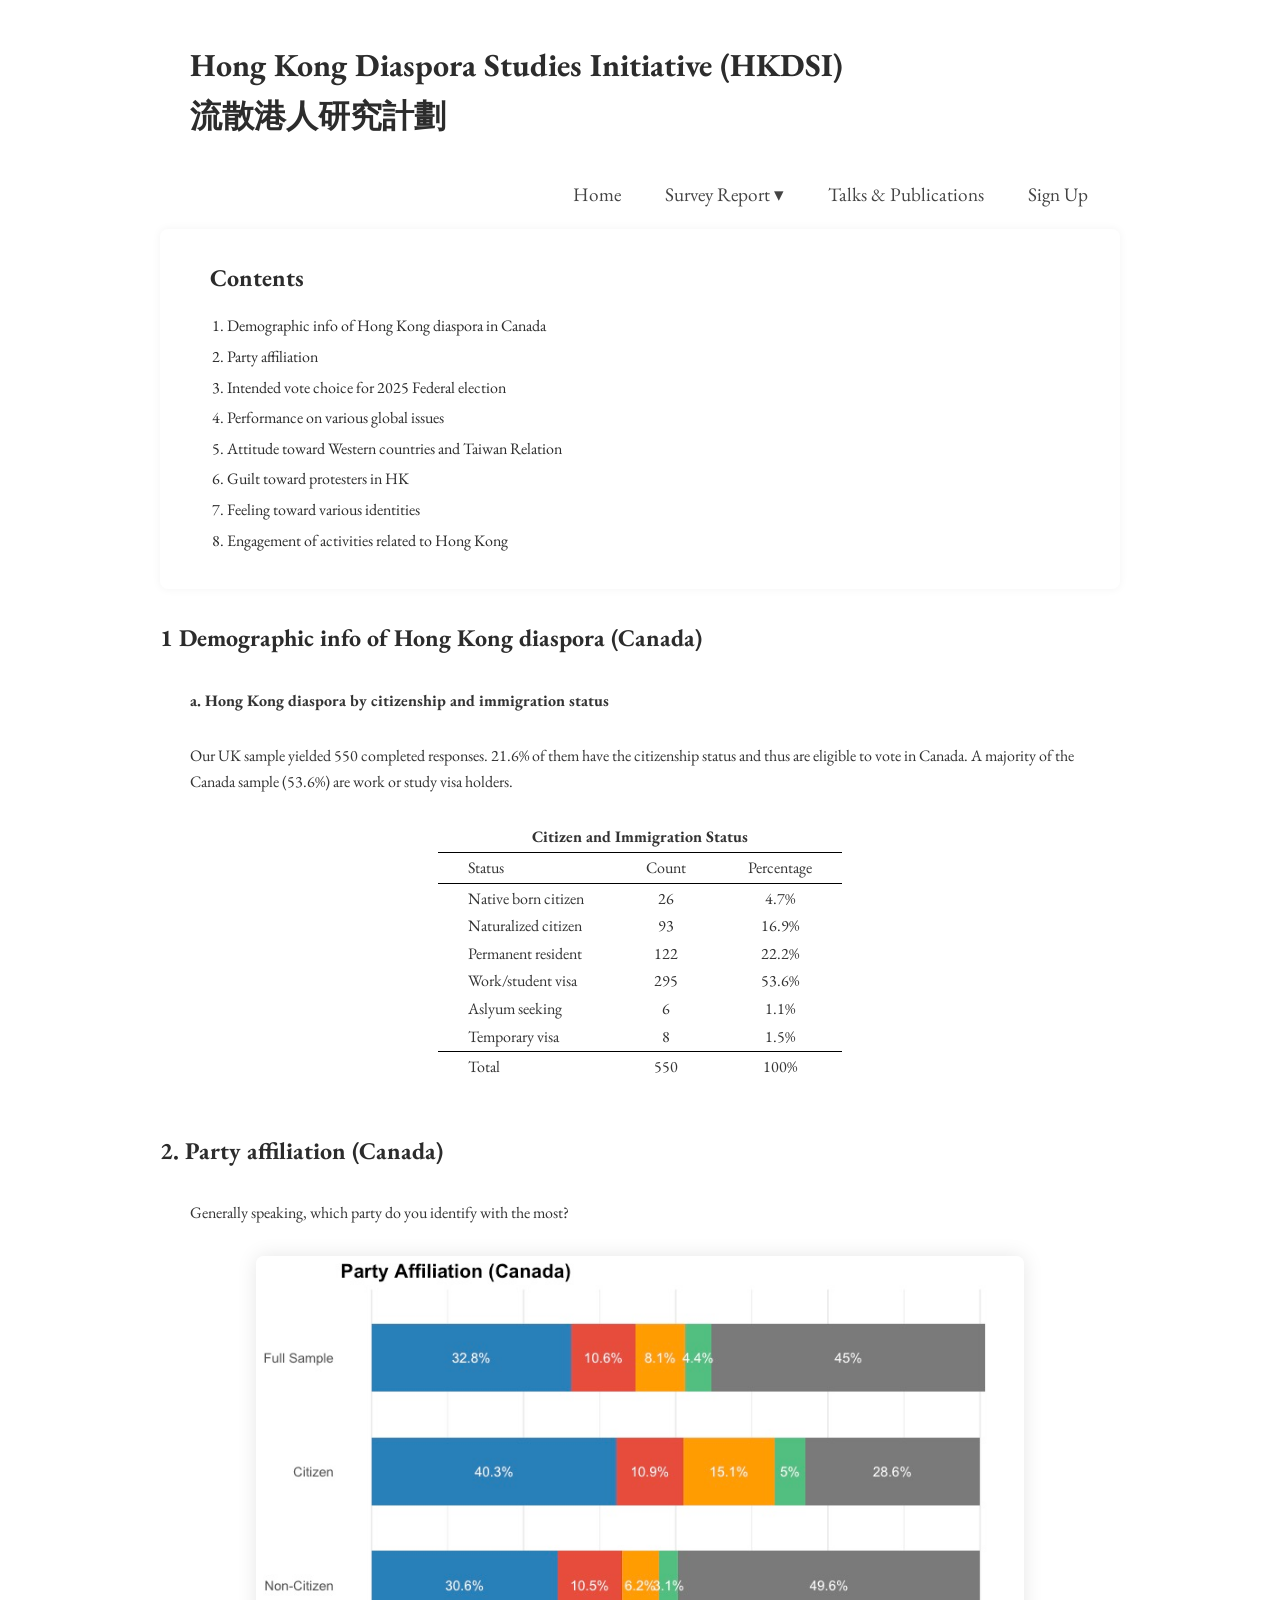
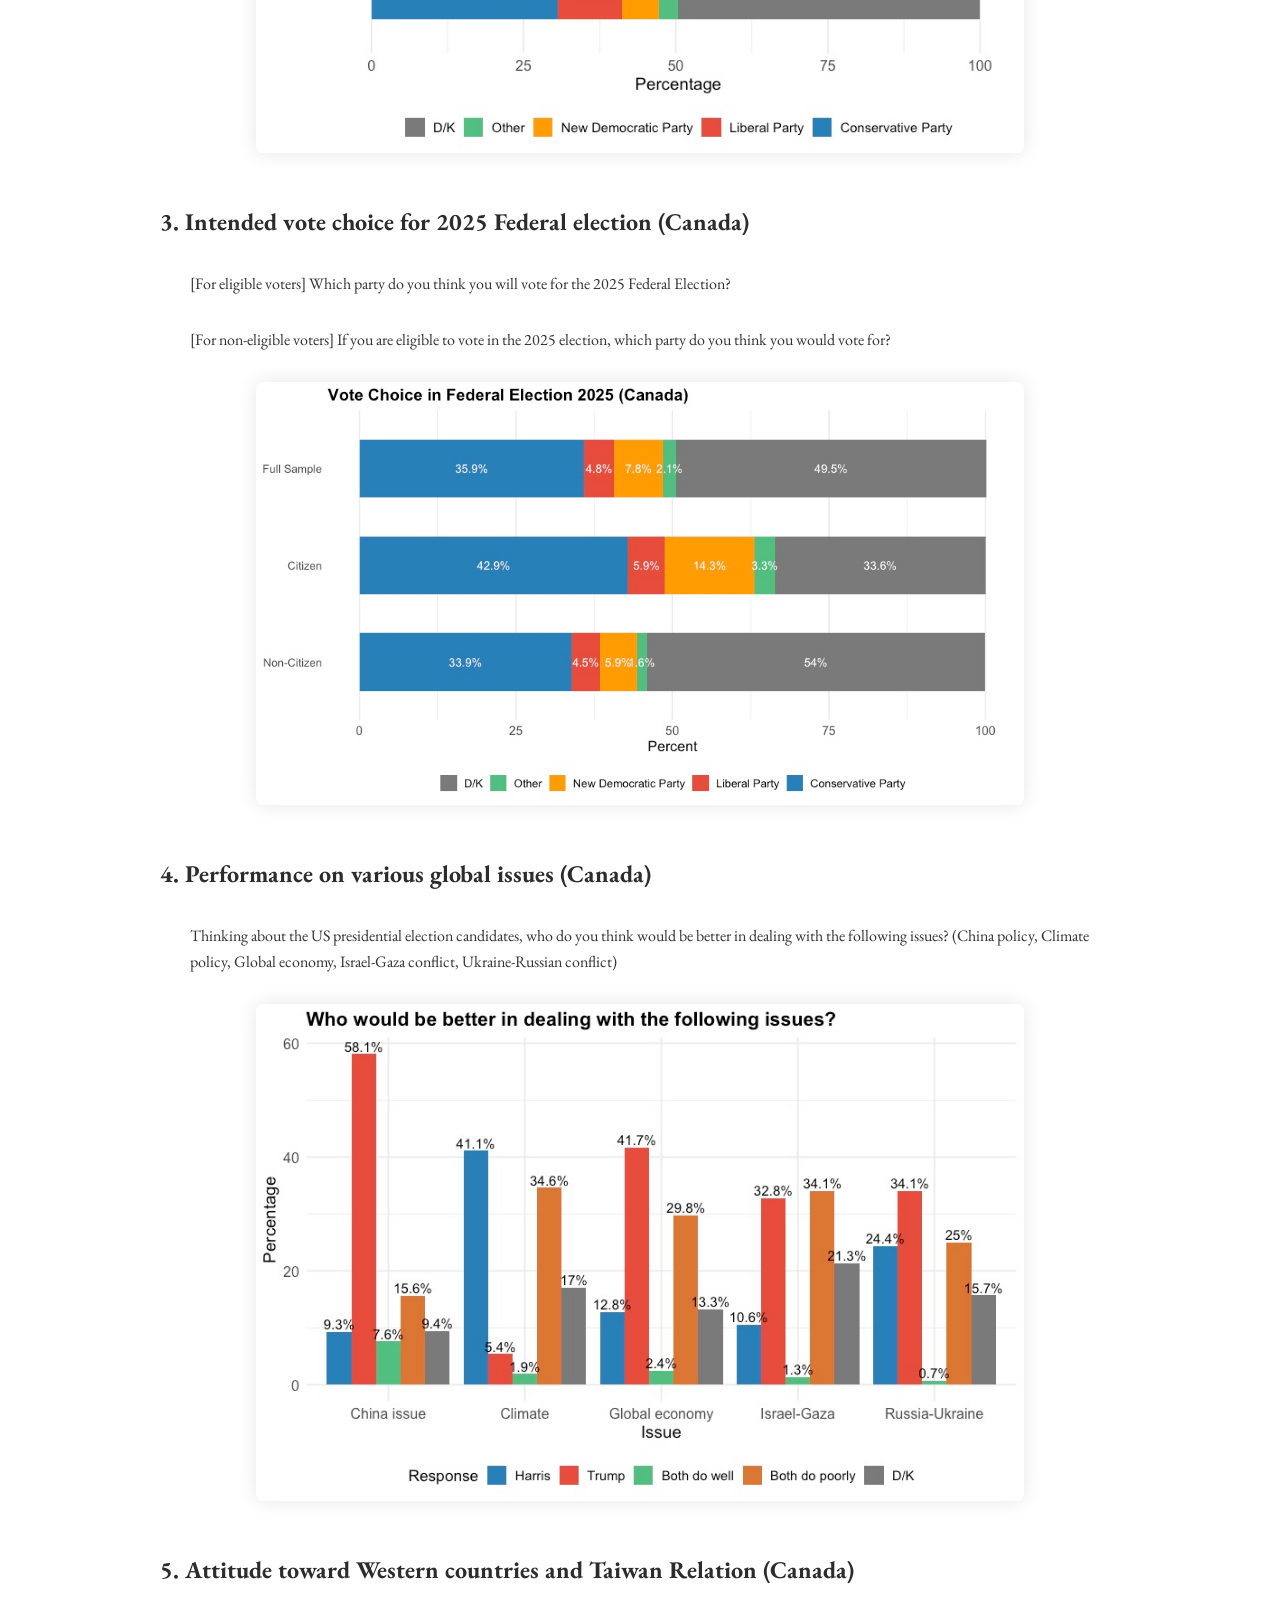
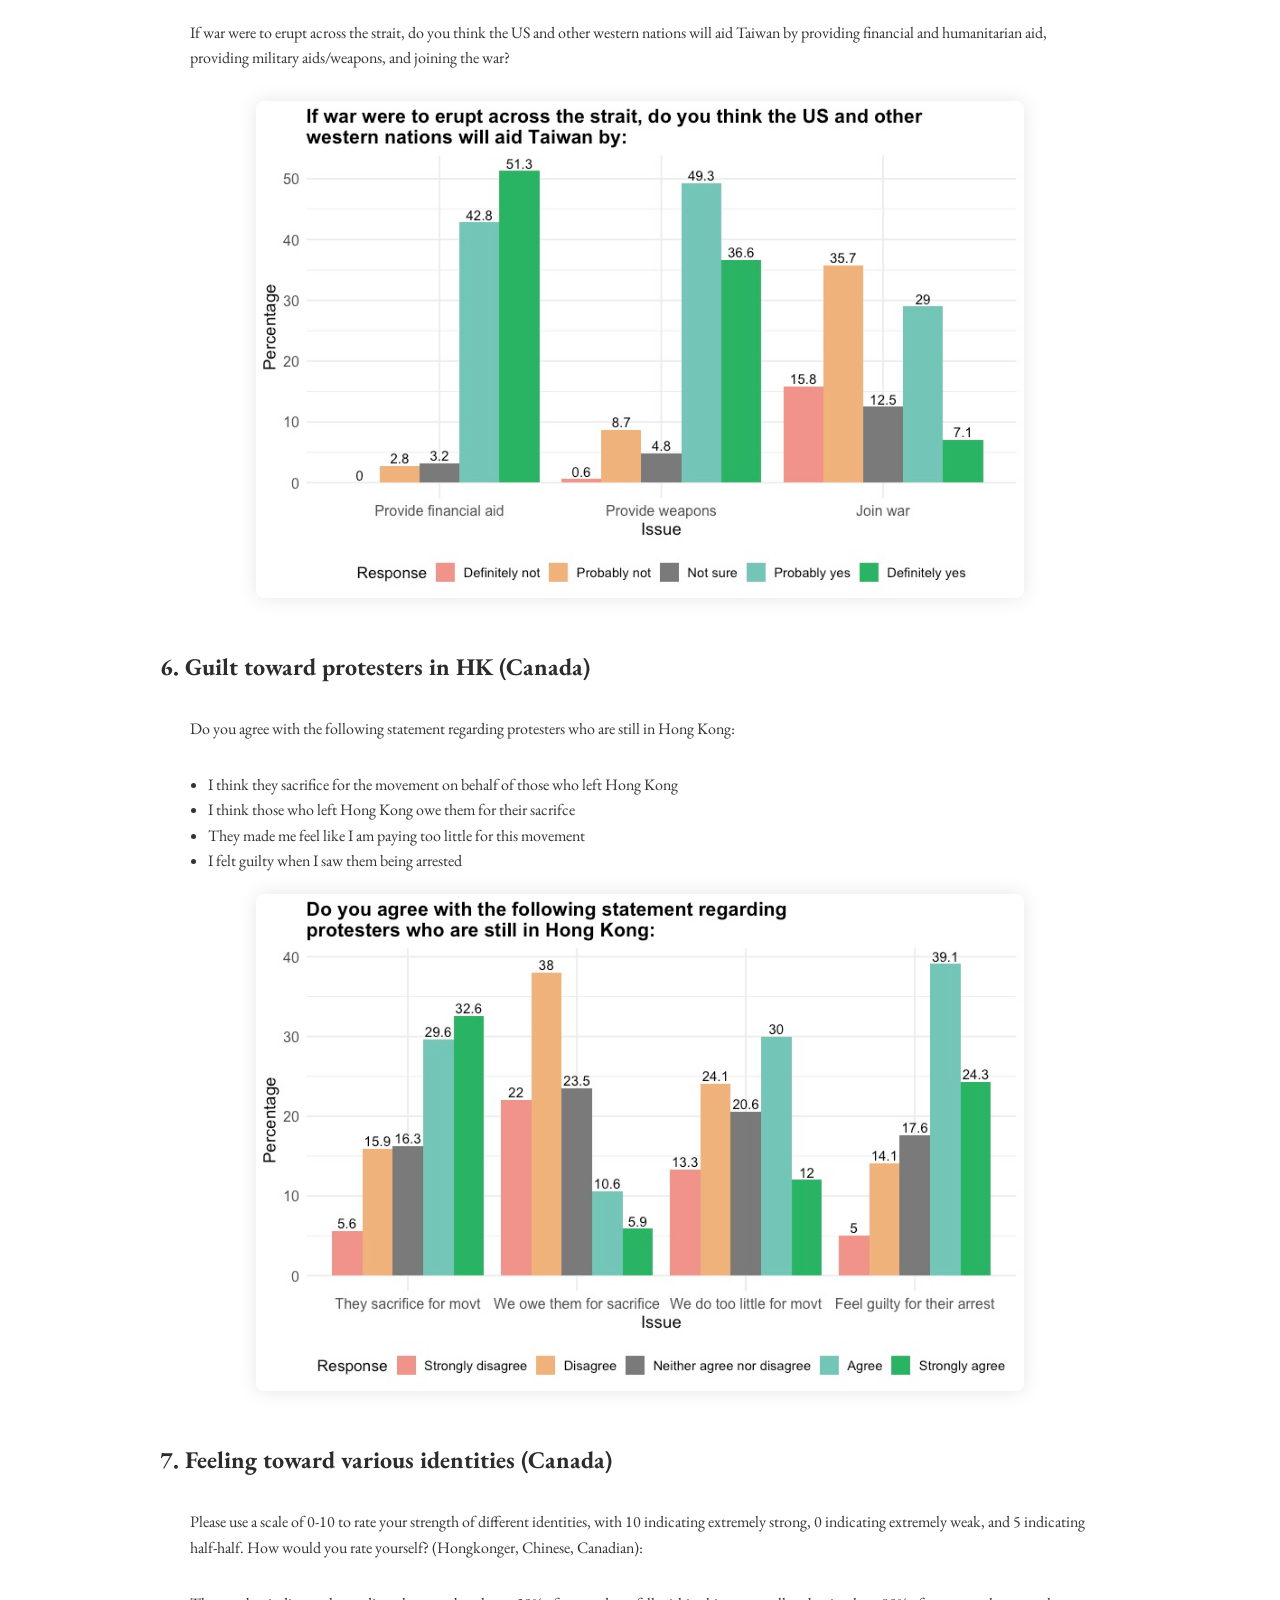
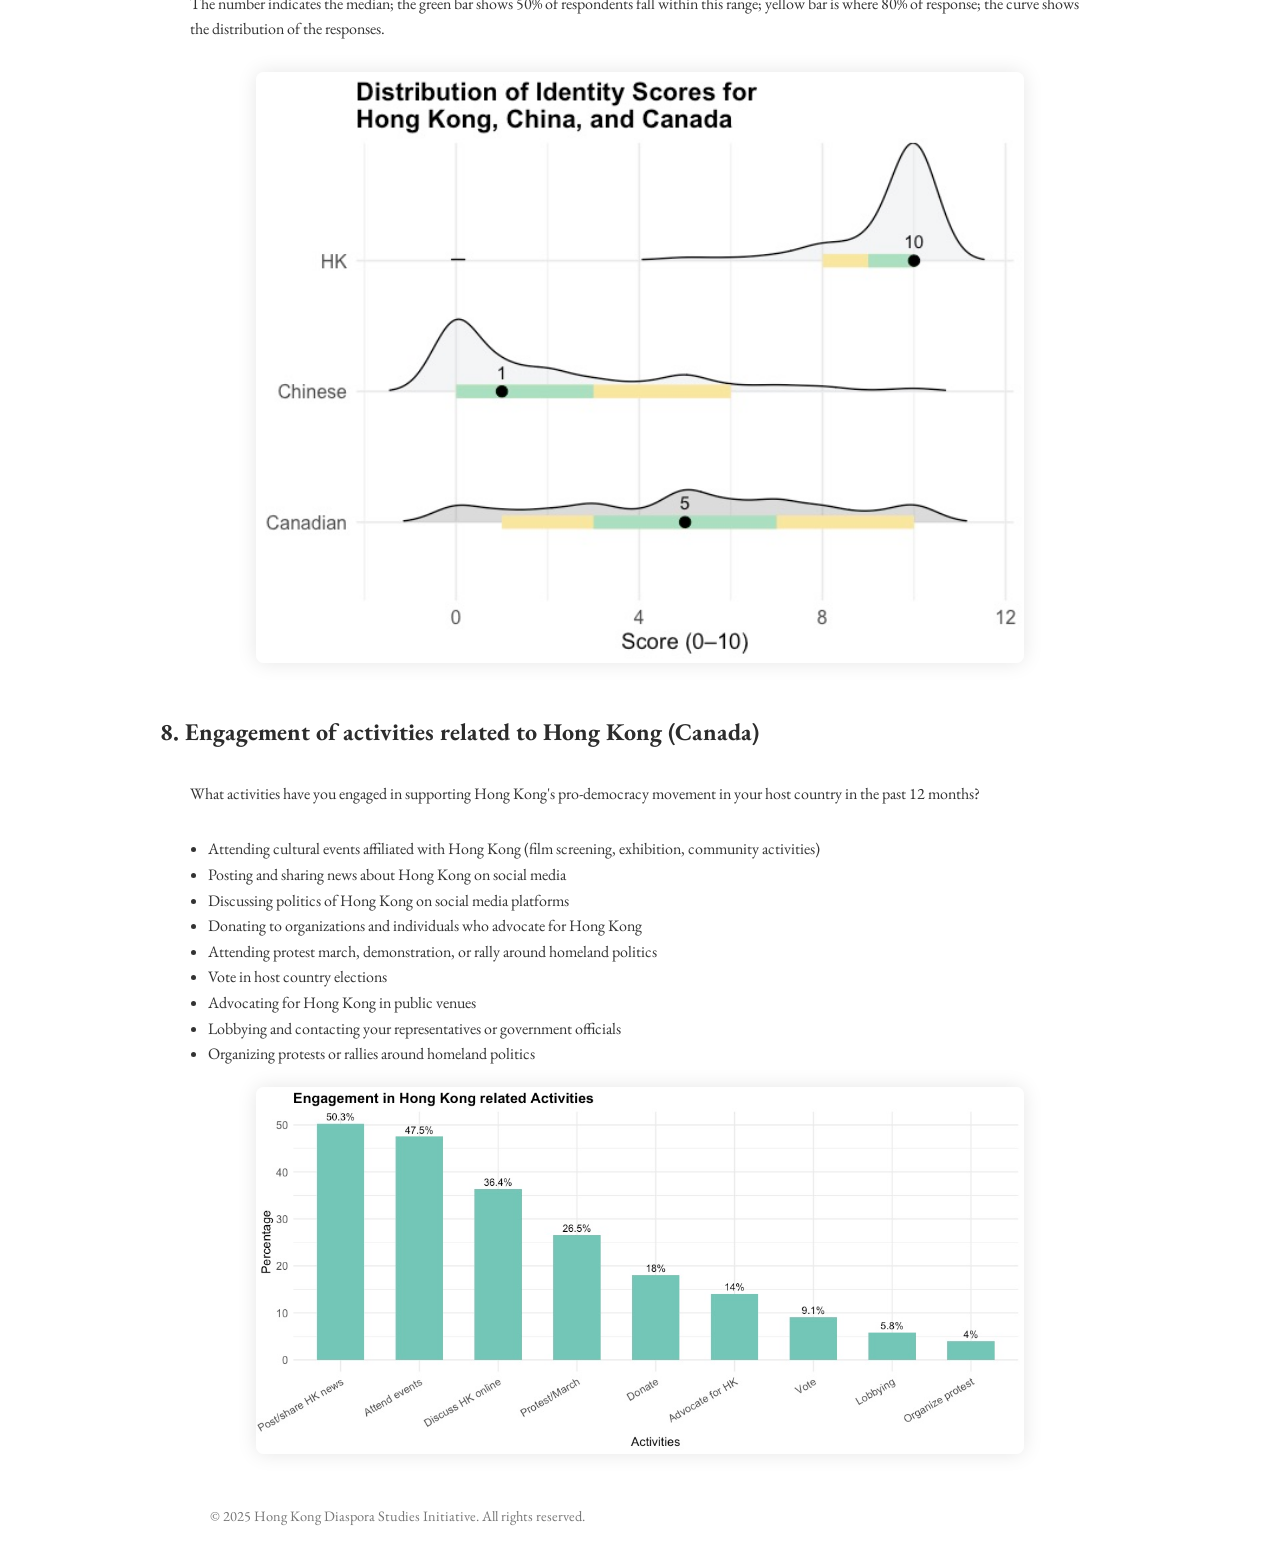
==== Canada.html @ 0725c609 "Initial commit" ====
<!DOCTYPE html>

<html lang="en">

<head>
  <meta charset="UTF-8">
  <meta name="viewport" content="width=device-width, initial-scale=1.0">
  <title>HKDSI</title>


  <!-- Google Font: EB Garamond -->
  <link href="https://fonts.googleapis.com/css2?family=EB+Garamond&display=swap" rel="stylesheet">

   <!-- Link to your external stylesheet -->
  <link rel="stylesheet" href="styles.css">

</head>

<script>
  // Show or hide the button based on scroll position
  window.onscroll = function() {
    const btn = document.getElementById("backToTopBtn");
    if (document.body.scrollTop > 100 || document.documentElement.scrollTop > 100) {
      btn.style.display = "block";
    } else {
      btn.style.display = "none";
    }
  };

  // Smooth scroll to top when clicked
  function scrollToTop() {
    window.scrollTo({ top: 0, behavior: 'smooth' });
  }
</script>



<body>
<div class="container">
  <h1>Hong Kong Diaspora Studies Initiative (HKDSI)<br>流散港人研究計劃 </h1>

  <nav class="navbar">
  <ul class="nav-menu">
    <li><a href="index.html">Home</a></li>
    
    <li class="dropdown">
      <a href="report.html">Survey Report ▾</a>
      <ul class="dropdown-menu">
        <li><a href="US.html">US</a></li>
        <li><a href="UK.html">UK</a></li>
        <li><a href="Canada.html">Canada</a></li>
      </ul>
    </li>
    
    <li><a href="engagement.html">Talks & Publications</a></li>
    <li><a href="signup.html">Sign Up</a></li>
  </ul>
</nav>

  <nav class="toc">
   <h2>Contents</h2>
  <ul>
    <li><a href="#demographic">1. Demographic info of Hong Kong diaspora in Canada</a></li>
    <li><a href="#PID">2. Party affiliation</a></li>
    <li><a href="#2024_election">3. Intended vote choice for 2025 Federal election</a></li>
    <li><a href="#performance">4. Performance on various global issues</a></li>
    <li><a href="#Taiwan">5. Attitude toward Western countries and Taiwan Relation</a></li>
    <li><a href="#guilt">6. Guilt toward protesters in HK</a></li>
    <li><a href="#identity">7. Feeling toward various identities</a></li>
    <li><a href="#HK_engagement">8. Engagement of activities related to Hong Kong</a></li>
  </ul>
</nav>

<section id="demographic">
  <h3>1 Demographic info of Hong Kong diaspora (Canada)</h3>
    <p><strong>a. Hong Kong diaspora by citizenship and immigration status</strong></p>
    <p>Our UK sample yielded 550 completed responses. 21.6% of them have the citizenship status and thus are eligible 
        to vote in Canada. A majority of the Canada sample (53.6%) are work or study visa holders.
    </p>
    <table>
        <caption><strong>Citizen and Immigration Status</strong></caption>
        <tr><td colspan="6" style="border-bottom: 1px solid black"></td></tr>
            <tr><td style="text-align:left">Status</td><td>Count</td><td>Percentage</td></tr>
        <tr><td colspan="6" style="border-bottom: 1px solid black"></td></tr>
            <tr><td style="text-align:left">Native born citizen</td><td>26</td><td>4.7%</td></tr>
            <tr><td style="text-align:left">Naturalized citizen</td><td>93</td><td>16.9%</td></tr>
            <tr><td style="text-align:left">Permanent resident</td><td>122</td><td>22.2%</td></tr>
            <tr><td style="text-align:left">Work/student visa</td><td>295</td><td>53.6%</td></tr>
            <tr><td style="text-align:left">Aslyum seeking</td><td>6</td><td>1.1%</td></tr>
            <tr><td style="text-align:left">Temporary visa</td><td>8</td><td>1.5%</td></tr>
        <tr><td colspan="6" style="border-bottom: 1px solid black"></td></tr>
        <tr><td style="text-align:left">Total</td><td>550</td><td>100%</td></tr>
    </table>       
</section>

<section id="PID">
  <h3>2. Party affiliation (Canada)</h3>
    <p>Generally speaking, which party do you identify with the most?
    </p>
    <img src="fig_Canada/fig_CAN_PID.jpeg" alt="UK_PID" class="hero-image">
</section>
  
 <section id="2024_election">
    <h3>3. Intended vote choice for 2025 Federal election (Canada)</h3>
    <p>[For eligible voters] Which party do you think you will vote for the 2025 Federal Election?</p> 
    <p>[For non-eligible voters] If you are eligible to vote in the 2025 election, which party do you think you would vote for?  </p>
    <img src="fig_Canada/fig_CAN_election2024.jpeg" alt="US election" class="hero-image">
</section> 

<section id="performance">
    <h3>4. Performance on various global issues (Canada)</h3>
    <p>Thinking about the US presidential election candidates, who do you think would be better in dealing with 
        the following issues? (China policy, Climate policy, Global economy, Israel-Gaza conflict, 
        Ukraine-Russian conflict)</p>
    <img src="fig_Canada/fig_performance_CAN.jpeg" alt="performance" class="hero-image">
</section>

<section id="Taiwan">
    <h3>5. Attitude toward Western countries and Taiwan Relation (Canada)</h3>
    <p>If war were to erupt across the strait, do you think the US and other western nations will aid Taiwan by providing
        financial and humanitarian aid, providing military aids/weapons, and joining the war?</p>
    <img src="fig_Canada/fig_TW_CAN.jpeg" alt="TW" class="hero-image">
</section>

<section id="guilt">
    <h3>6. Guilt toward protesters in HK (Canada)</h3>
    <p>Do you agree with the following statement regarding protesters who are still in Hong Kong:</p>
    <ul>
        <li>I think they sacrifice for the movement on behalf of those who left Hong Kong</li>
        <li>I think those who left Hong Kong owe them for their sacrifce</li>
        <li>They made me feel like I am paying too little for this movement</li>
        <li>I felt guilty when I saw them being arrested</li>
    </ul>
    <img src="fig_Canada/fig_guilt_CAN.jpeg" alt="guilt" class="hero-image">
</section>

<section id="identity">
    <h3>7. Feeling toward various identities (Canada)</h3>
    <p>Please use a scale of 0-10 to rate your strength of different identities, with 10 indicating extremely strong, 
        0 indicating extremely weak, and 5 indicating half-half. How would you rate yourself? (Hongkonger, 
        Chinese, Canadian):</p>
    <p>The number indicates the median; the green bar shows 50% of respondents fall within this range;
        yellow bar is where 80% of response; the curve shows the distribution of the responses. </p>
    <img src="fig_Canada/fig_identity_CAN.jpeg" alt="identity" class="hero-image">
</section>

<section id="HK_engagement">
    <h3>8. Engagement of activities related to Hong Kong (Canada)</h3>
    <p>What activities have you engaged in supporting Hong Kong's pro-democracy movement in your host country
        in the past 12 months?</p>
        <ul>
            <li>Attending cultural events affiliated with Hong Kong (film screening, exhibition, community activities)</li>
            <li>Posting and sharing news about Hong Kong on social media</li>
            <li>Discussing politics of Hong Kong on social media platforms</li>
            <li>Donating to organizations and individuals who advocate for Hong Kong</li>
            <li>Attending protest march, demonstration, or rally around homeland politics</li>
            <li>Vote in host country elections</li>
            <li>Advocating for Hong Kong in public venues</li>
            <li>Lobbying and contacting your representatives or government officials</li>
            <li>Organizing protests or rallies around homeland politics</li>   
        </ul>
    <img src="fig_Canada/fig_activities_CAN.jpeg" alt="engagement" class="hero-image">
</section>

<footer>
  <div class="container">
    <!--<p>
      <a href="https://your-website.com" target="_blank">
        <img src="logo.png" alt="HKDSI Logo" class="footer-logo">
        Hong Kong Diaspora Studies Initiative
      </a>
    </p>-->
    <p>&copy; 2025 Hong Kong Diaspora Studies Initiative. All rights reserved.</p>
    <button onclick="scrollToTop()" class="back-to-top" id="backToTopBtn">Back to Top ↑</button>
  </div>
</footer>

</div>
</body>
</html>
---- styles.css ----
/* Basic Reset */
    body, h1, h2, p {
      margin: 30px;
      /* padding: 0; */
      font-family: 'EB Garamond', serif;
    }

    /* Overall page style */
    body {
      background-color: #ffffff;
      color: #333;
      line-height: 1.6;
      padding: 0;
      text-align: left;
      margin: 40px;  /* Example margin for the body element */
    }

  /* Table of content style */
    .toc {
      background-color: #fff;
      padding: 20px;
      border-radius: 8px;
      margin-bottom: 30px;
      box-shadow: 0 0 10px rgba(0,0,0,0.05);
    }

    .content, .toc, section {
      text-align: left;
    }


.toc h2 {
  font-size: 1.5em;
  margin-bottom: 10px;
}

.toc ul {
  list-style-type: none;
  padding-left: 0;
}

.toc li {
  margin: 5px 0;
}

.toc a {
  text-decoration: none;
  color: #2c2c2c;
}

.toc a:hover {
  text-decoration: underline;
}


    /* Heading Style */

    h1 {
      color: #2c2c2c;
      font-size: 2em;
      margin-bottom: 20px;
      margin-top: 10px;  /* Example top margin */
      text-align: left;
    }

    /* Heading Style */
    h2 {
      color: #2c2c2c;
      font-size: 2em;
      margin-bottom: 20px;
      margin-top: 10px;  /* Example top margin */
      text-align: left;
    }

  /* Heading Style */
    h3 {
      color: #2c2c2c;
      font-size: 1.5em;
      margin-bottom: 20px;
      margin-top: 10px;  /* Example top margin */
      text-align: left;
    }

/* Navigation Bar */
.navbar {
  background-color: #fff;
  padding: 10px 20px;
  /*border-bottom: 1px solid #ccc;*/
}

.nav-menu {
  list-style: none;
  margin: 0;
  padding: 0;
  display: flex;
  gap: 20px;
  justify-content: flex-end; /* ← aligns the items to the right */
}

.nav-menu li {
  position: relative;
}

.nav-menu a {
  text-decoration: none;
  color: #444444;
  font-size: 1.2em;
  padding: 8px 12px;
  display: inline-block;
}

.nav-menu a:hover,
.dropdown-menu a:hover {
  background-color: #f4f4f4;
}

/* Dropdown menu */
.dropdown-menu {
  display: none;
  position: absolute;
  background-color: #fff;
  min-width: 160px;
  box-shadow: 0 8px 16px rgba(0, 0, 0, 0.1);
  z-index: 1000;
  list-style: none;
  margin: 0;
  padding: 0;
}

.dropdown-menu li a {
  display: block;
  padding: 10px 12px;
  color: #333;
}

.dropdown:hover .dropdown-menu {
  display: block;
}



    /* Image style */
    .hero-image {
      display: block;
      width: 80%;
      max-width: 900px;
      border-radius: 8px;
      box-shadow: 0px 0px 20px rgba(0, 0, 0, 0.1);
      margin: 20px auto;
    }


    /* Content styling */

    .content {
      background-color: #fff;
      padding: 20px;
      border-radius: 8px;
      box-shadow: 0px 0px 15px rgba(0, 0, 0, 0.1);
      max-width: 900px;
      margin: 30px auto;  /* Adds margin between content and other elements */
    }


    .content p {
      font-size: 1.5em;
      text-align: left;
    }


    .container {
      max-width: 960px;  /* or 900px, or any fixed size you prefer */
      margin: 0 auto;    /* center horizontally */
      padding: 0 20px;   /* some space on left/right for small screens */
    }

    ol, ul {
      margin-left: 2em;   /* creates indentation */
      padding-left: 1em;  /* optional: controls bullet/number spacing */
    }


    /* Footer style */
    footer {
      margin-top: 50px;
      font-size: 0.9em;
      color: #777;
    }

    /* Back to top botton */
    .back-to-top {
      display: none;  /* hidden by default */
      position: fixed;
      bottom: 40px;
      right: 40px;
      padding: 10px 20px;
      font-size: 0.9em;
      background-color: #444;
      color: white;
      border: none;
      border-radius: 5px;
      cursor: pointer;
      z-index: 1000;
      transition: opacity 0.3s, background-color 0.3s;
    } 

    .back-to-top:hover {
      background-color: #666;
    }

  /* scroll */
  html {
    scroll-behavior: smooth;
  }

  /* table */
  table {
  margin: 0 auto;
  text-align: center;
  }

  table td, table th {
  padding: 0px 30px; /* top/bottom = 10px, left/right = 20px */
  }

  section {
  margin-bottom: 50px; /* or any space you like */
  }
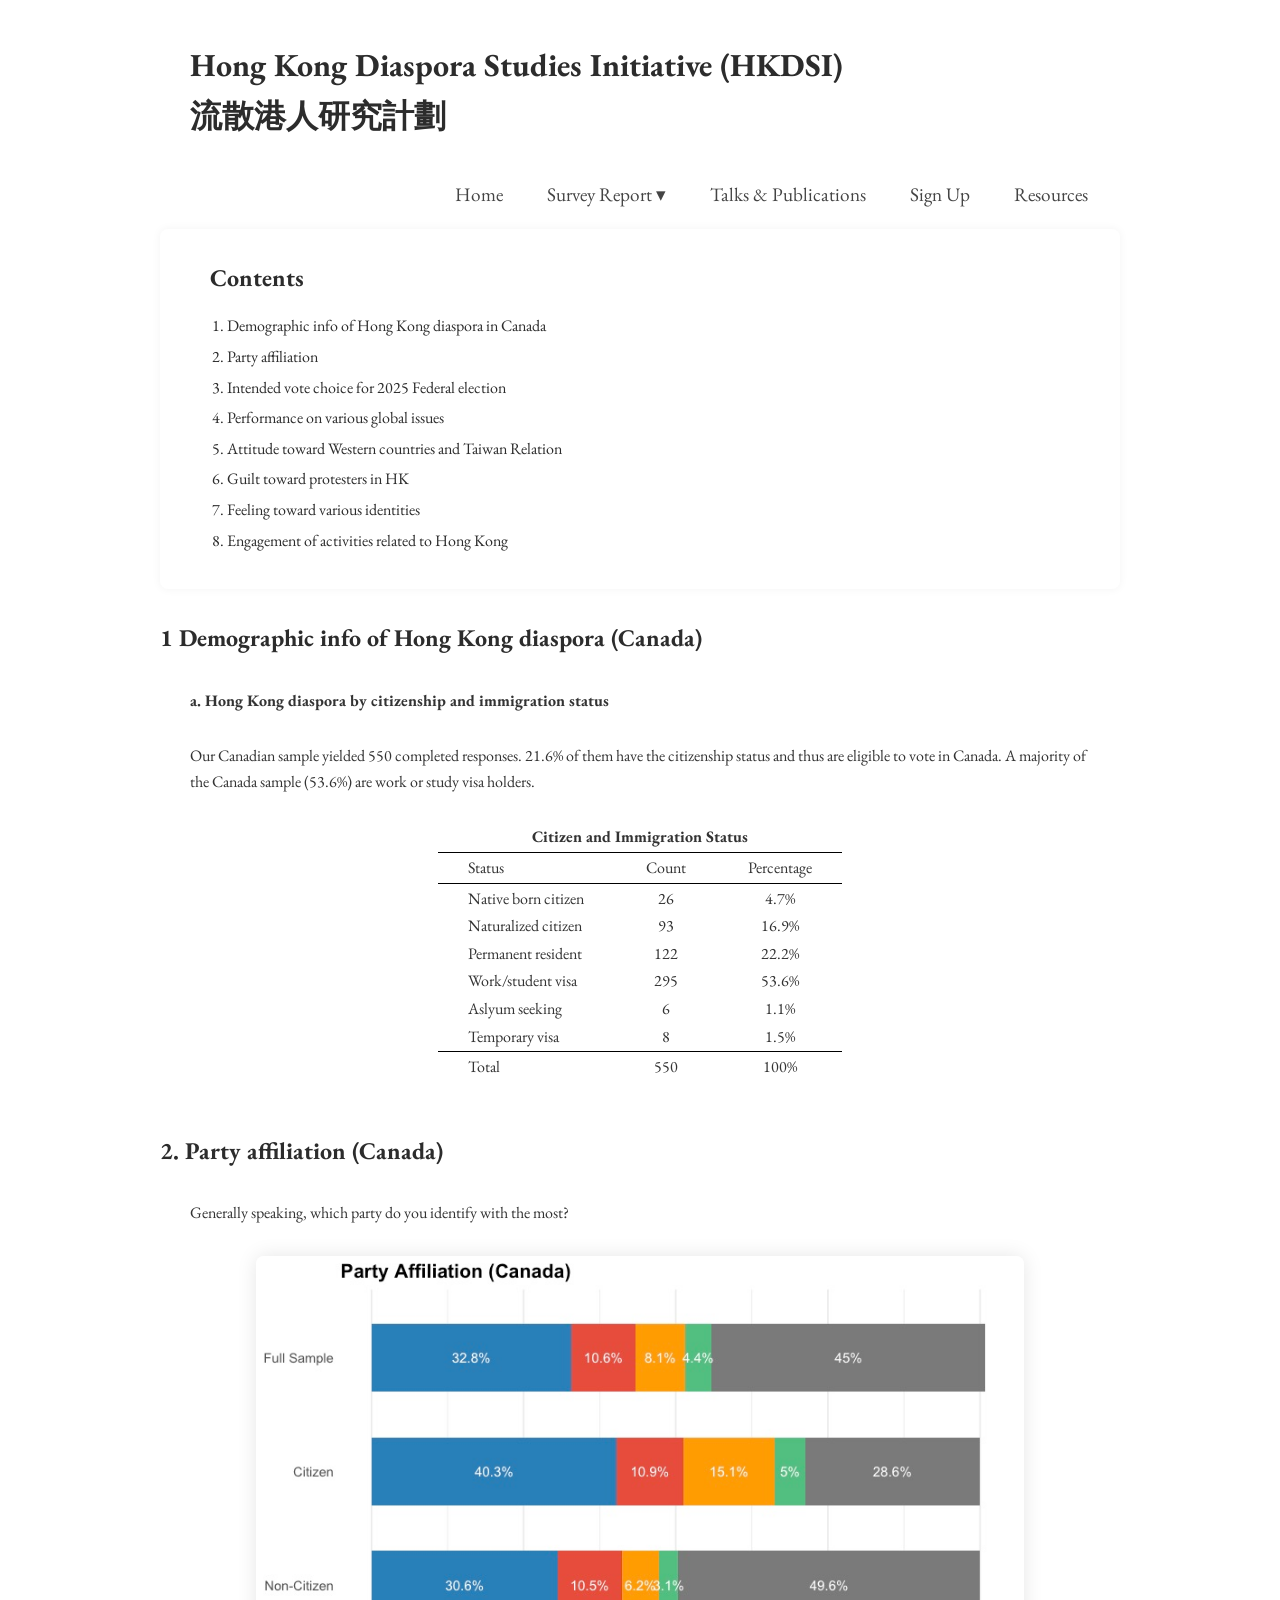
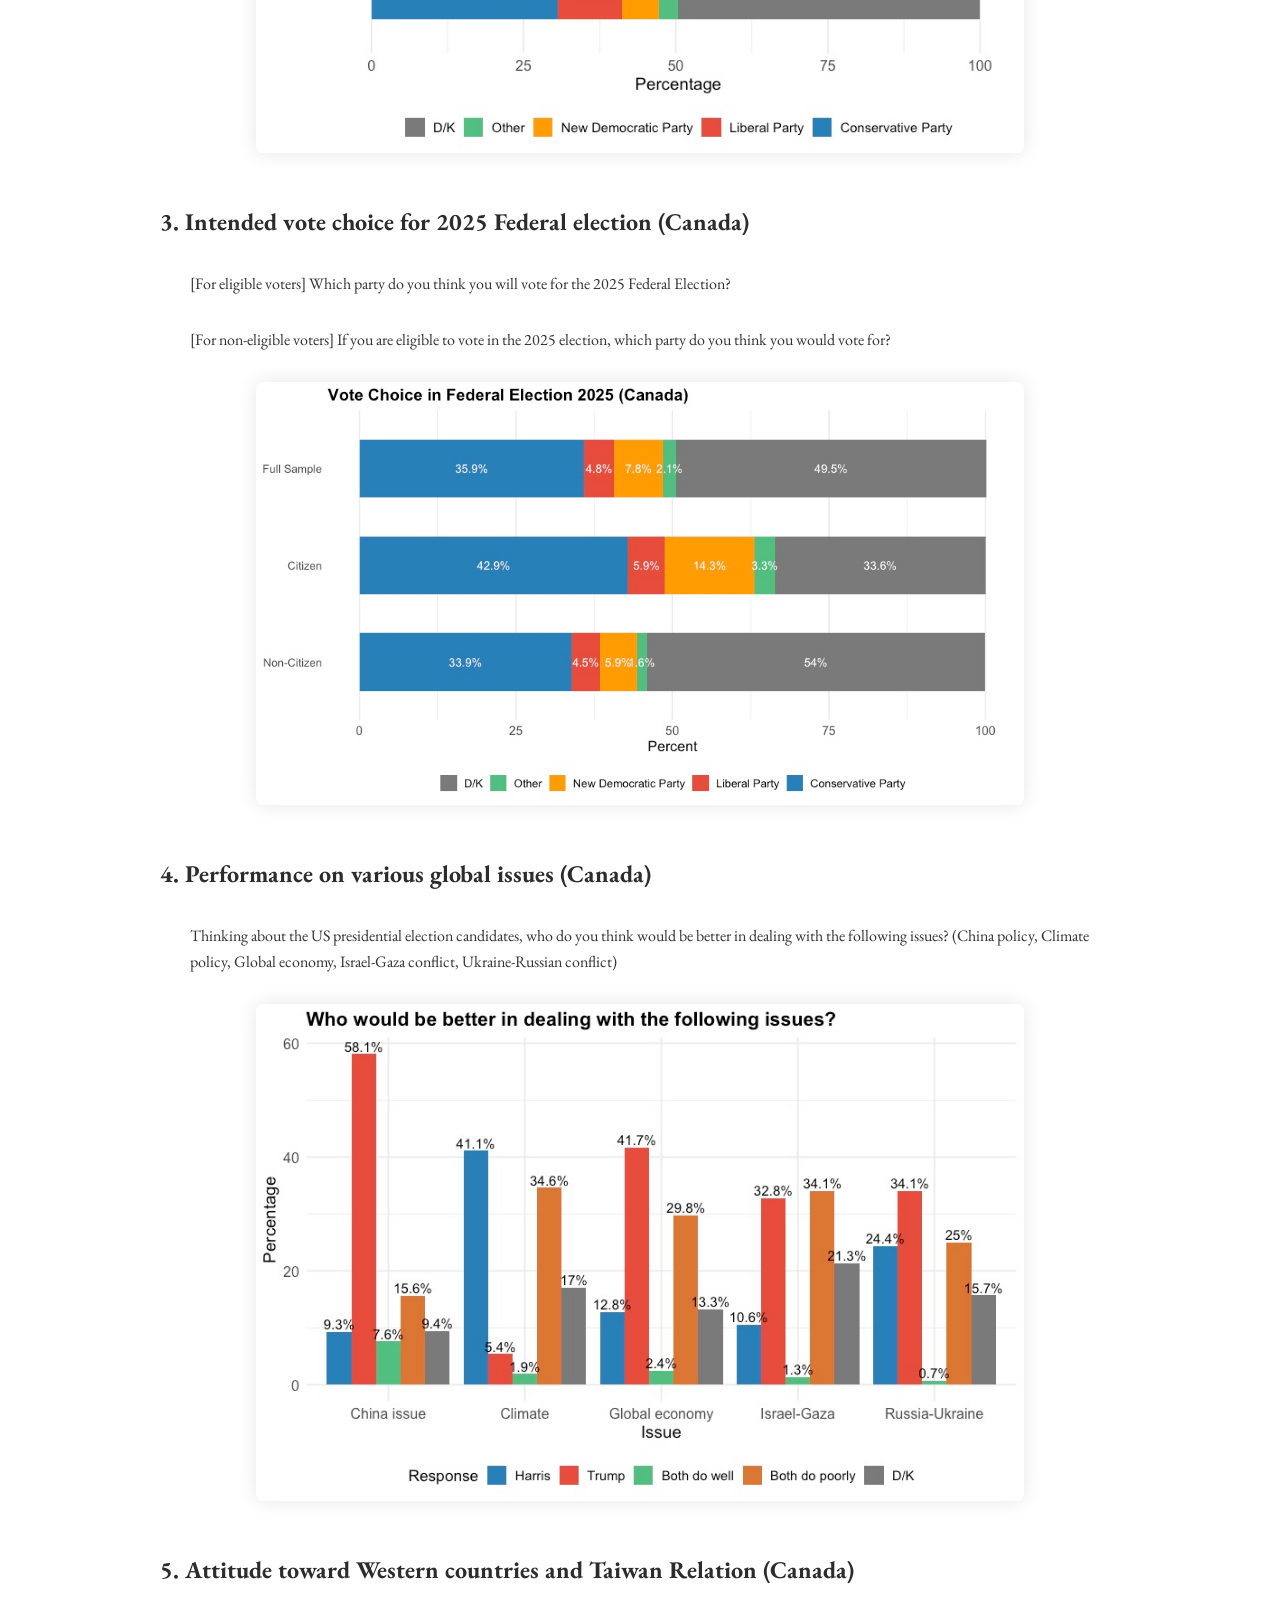
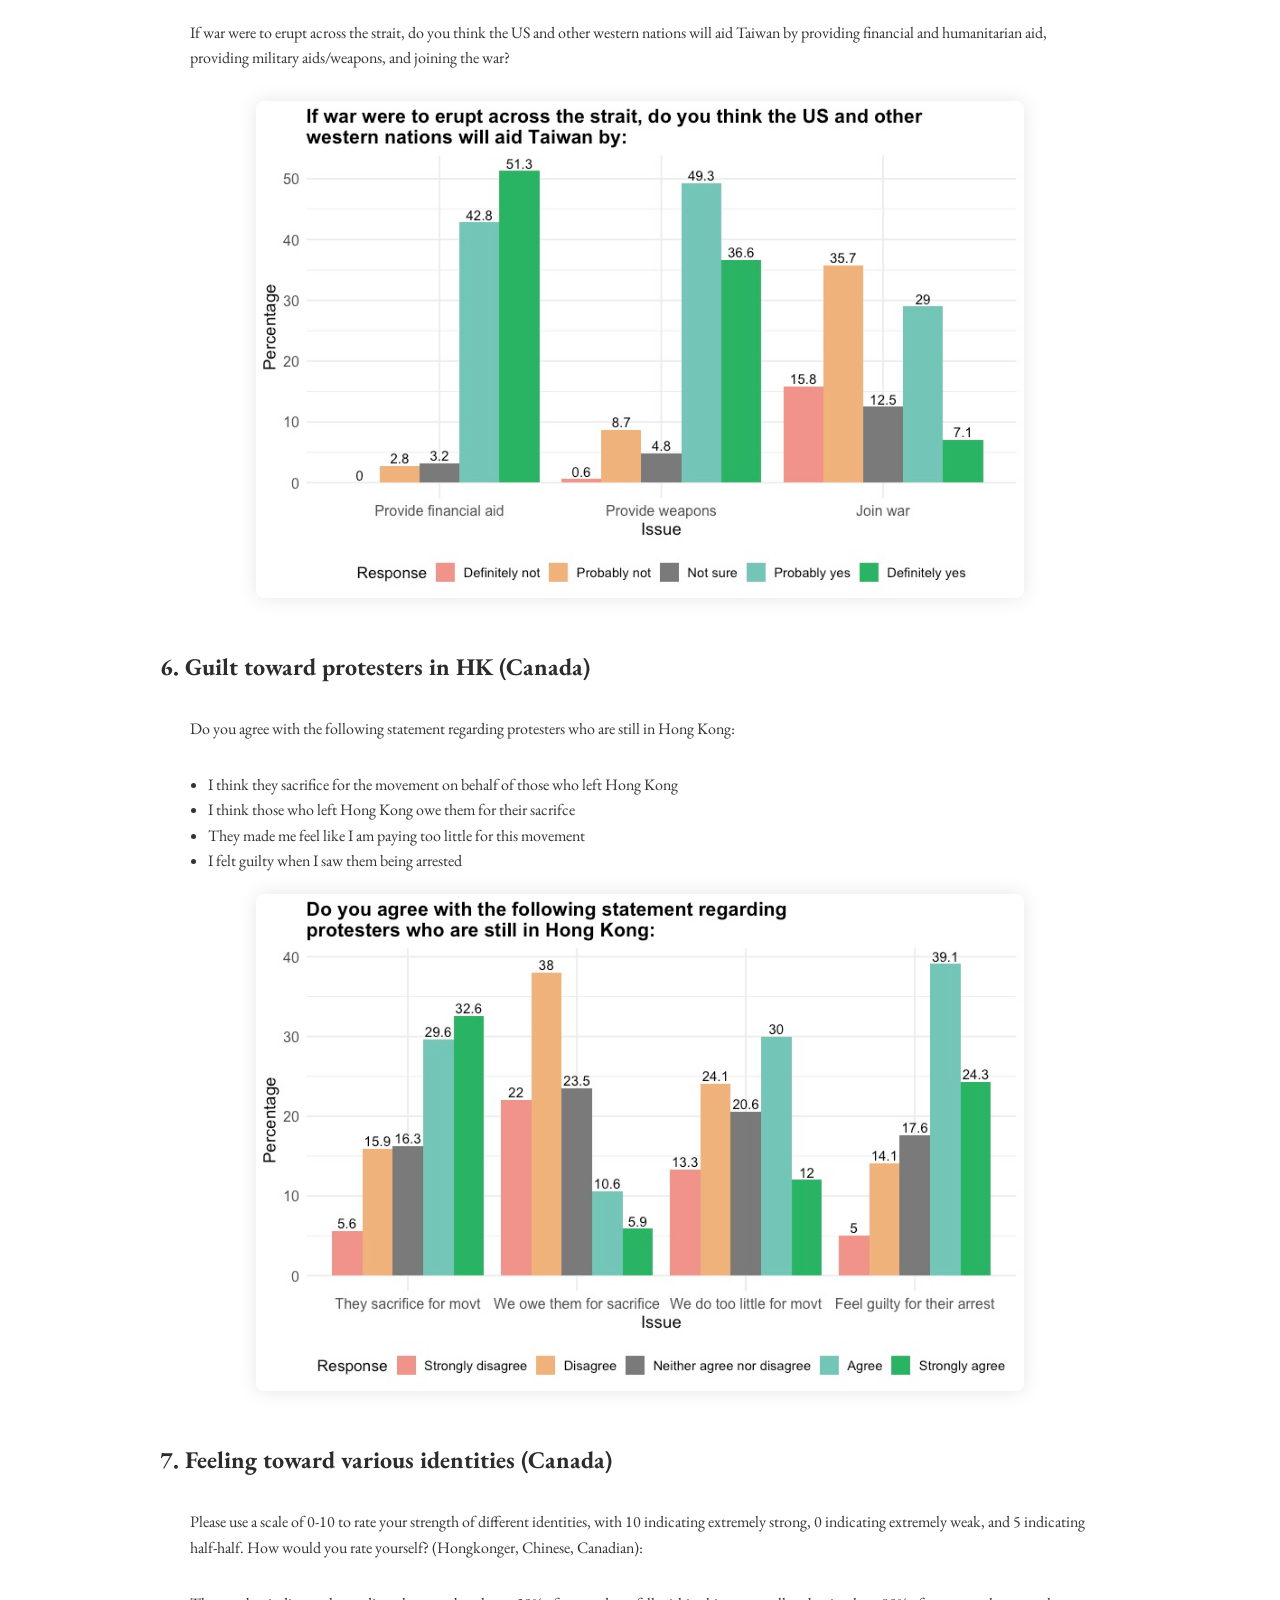
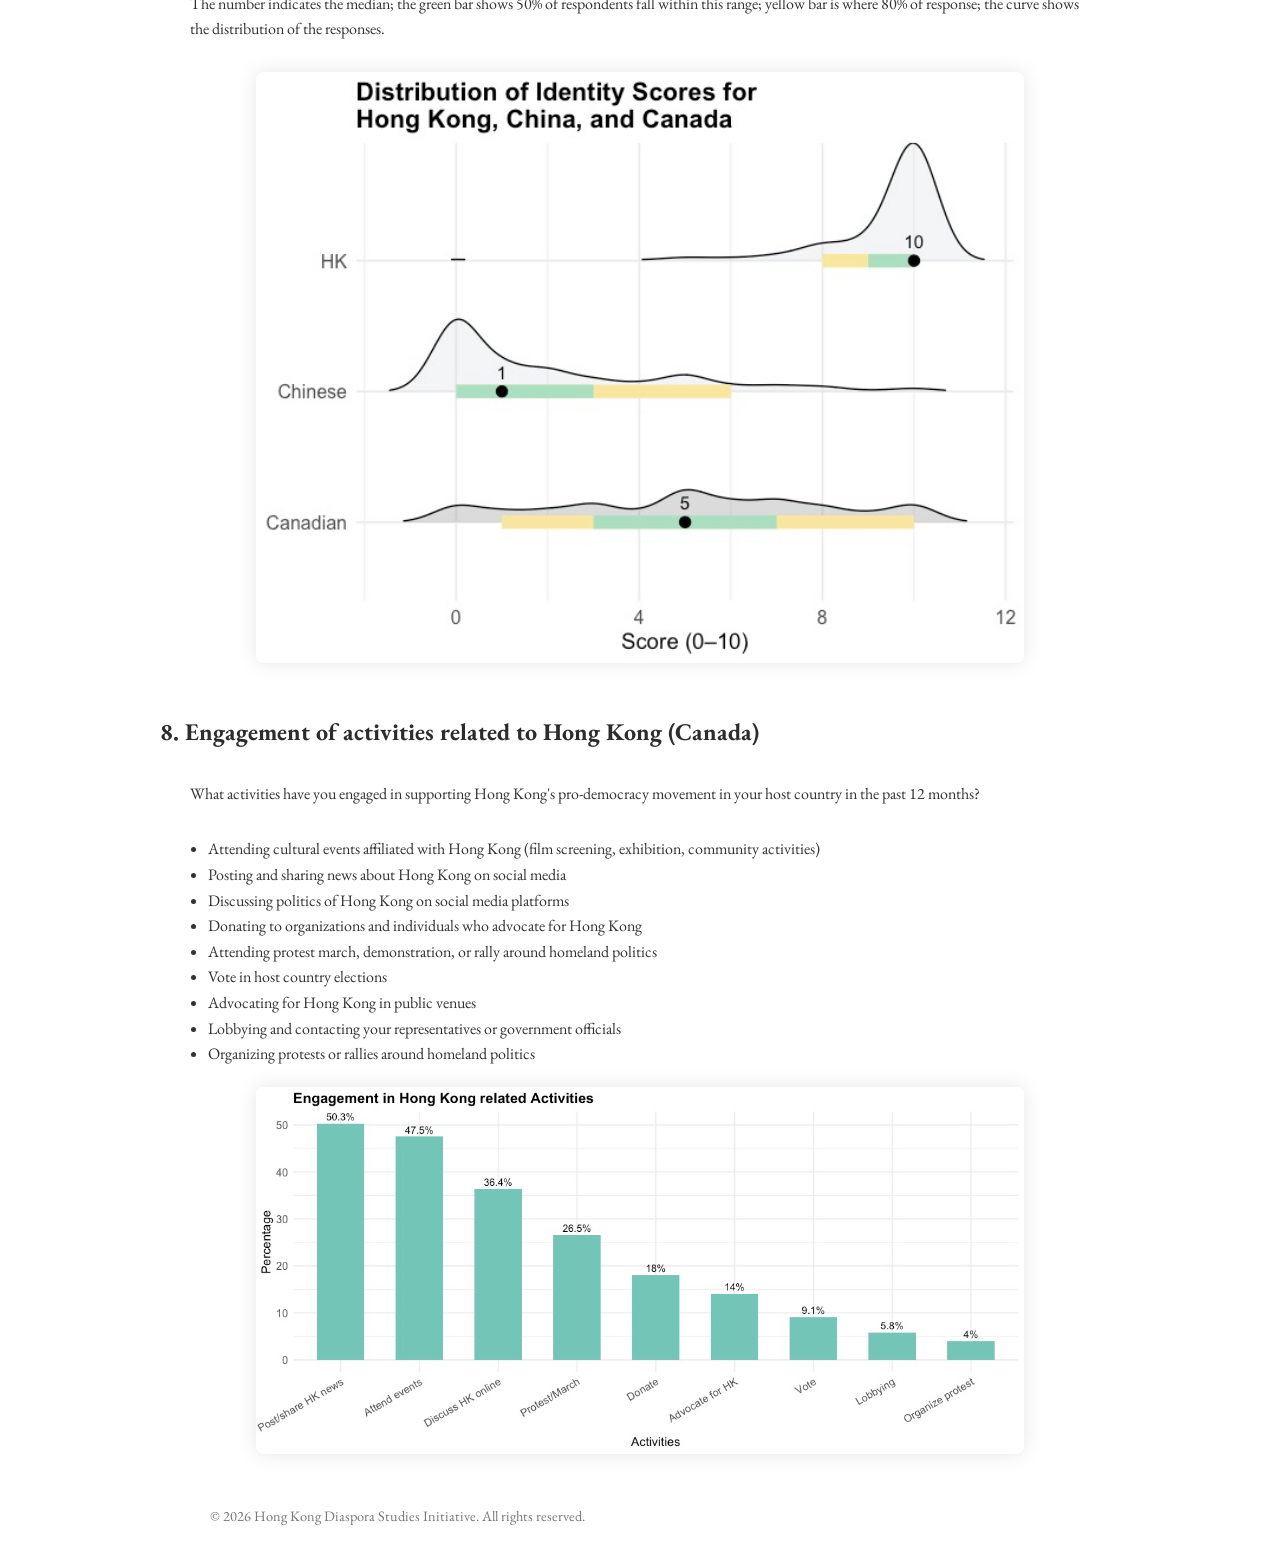
==== commit d66464b2: "Update website files" ====
--- a/Canada.html
+++ b/Canada.html
@@ -53,7 +53,8 @@
     </li>
     
     <li><a href="engagement.html">Talks & Publications</a></li>
-    <li><a href="signup.html">Sign Up</a></li>
+    <li><a href="sign_up.html">Sign Up</a></li>
+    <li><a href="resources.html">Resources</a></li>
   </ul>
 </nav>
 
@@ -74,7 +75,7 @@
 <section id="demographic">
   <h3>1 Demographic info of Hong Kong diaspora (Canada)</h3>
     <p><strong>a. Hong Kong diaspora by citizenship and immigration status</strong></p>
-    <p>Our UK sample yielded 550 completed responses. 21.6% of them have the citizenship status and thus are eligible 
+    <p>Our Canadian sample yielded 550 completed responses. 21.6% of them have the citizenship status and thus are eligible 
         to vote in Canada. A majority of the Canada sample (53.6%) are work or study visa holders.
     </p>
     <table>
@@ -170,7 +171,7 @@
         Hong Kong Diaspora Studies Initiative
       </a>
     </p>-->
-    <p>&copy; 2025 Hong Kong Diaspora Studies Initiative. All rights reserved.</p>
+    <p>&copy; 2026 Hong Kong Diaspora Studies Initiative. All rights reserved.</p>
     <button onclick="scrollToTop()" class="back-to-top" id="backToTopBtn">Back to Top ↑</button>
   </div>
 </footer>
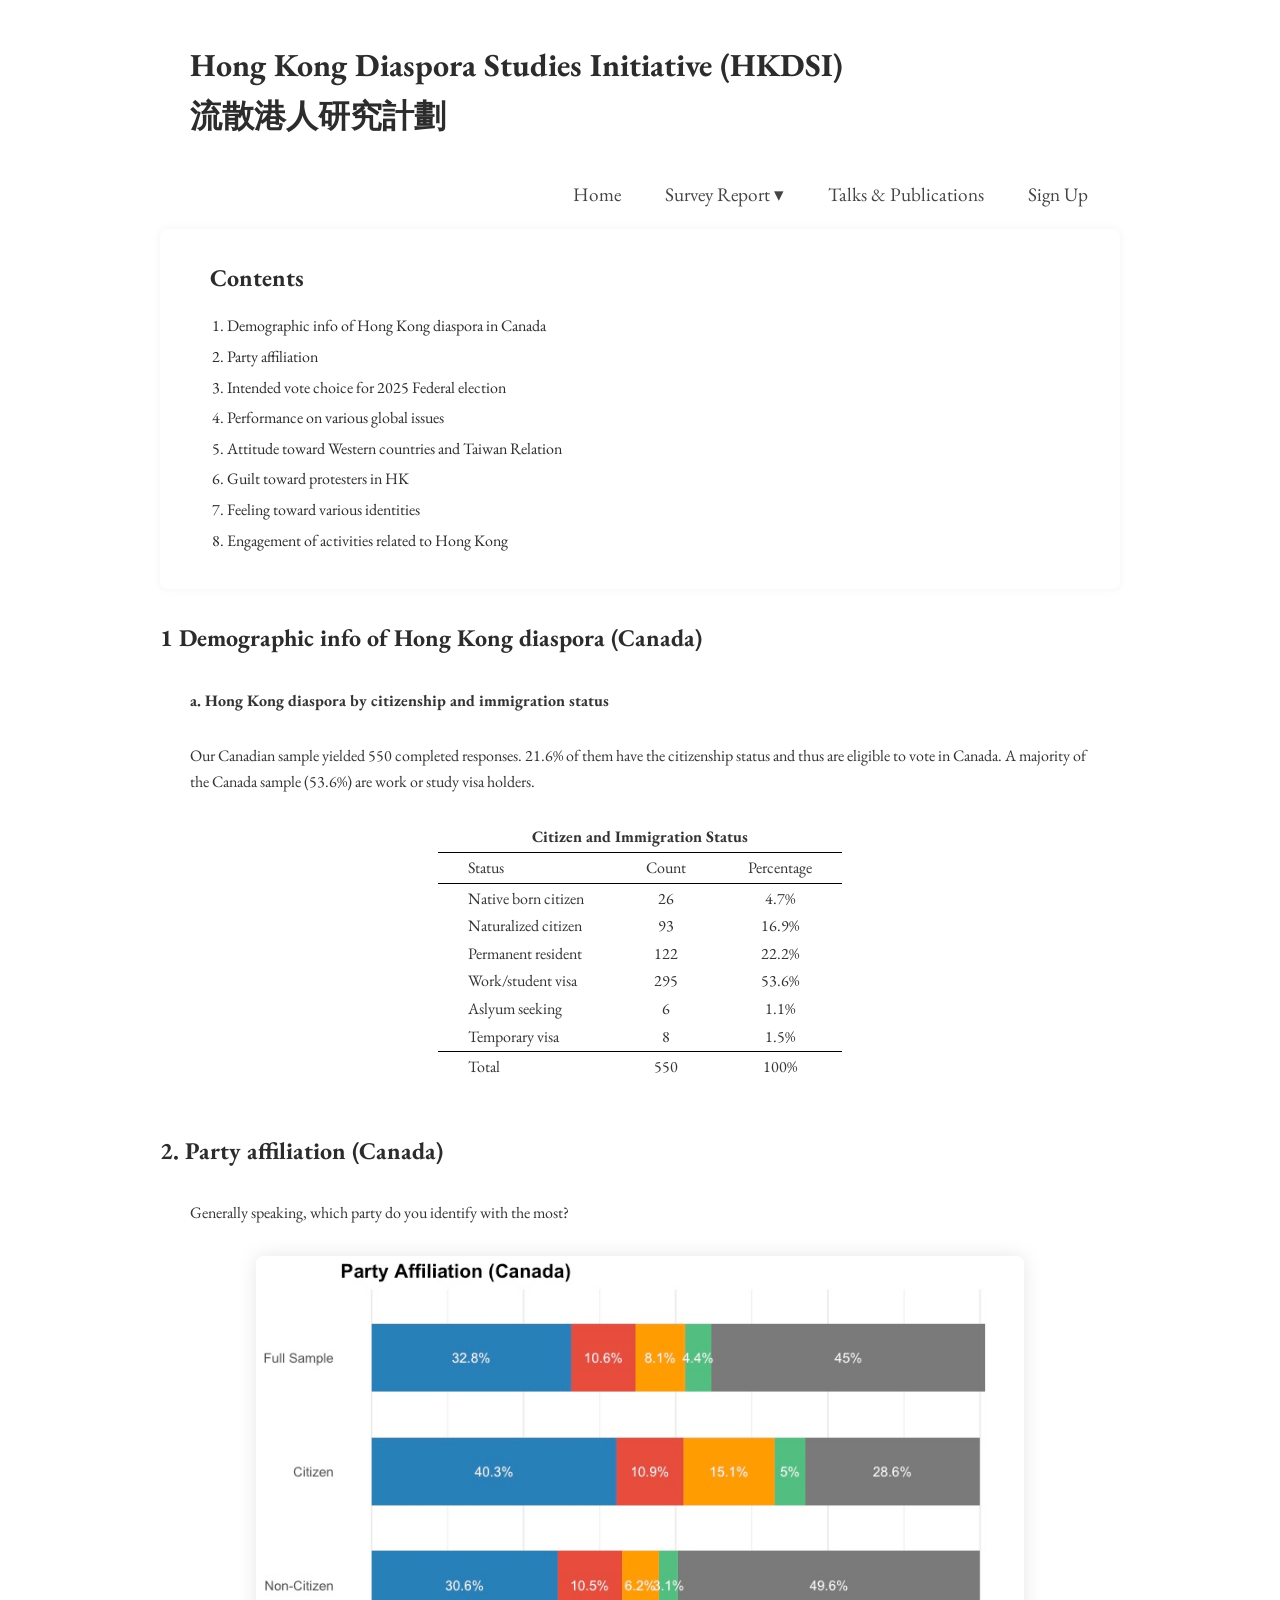
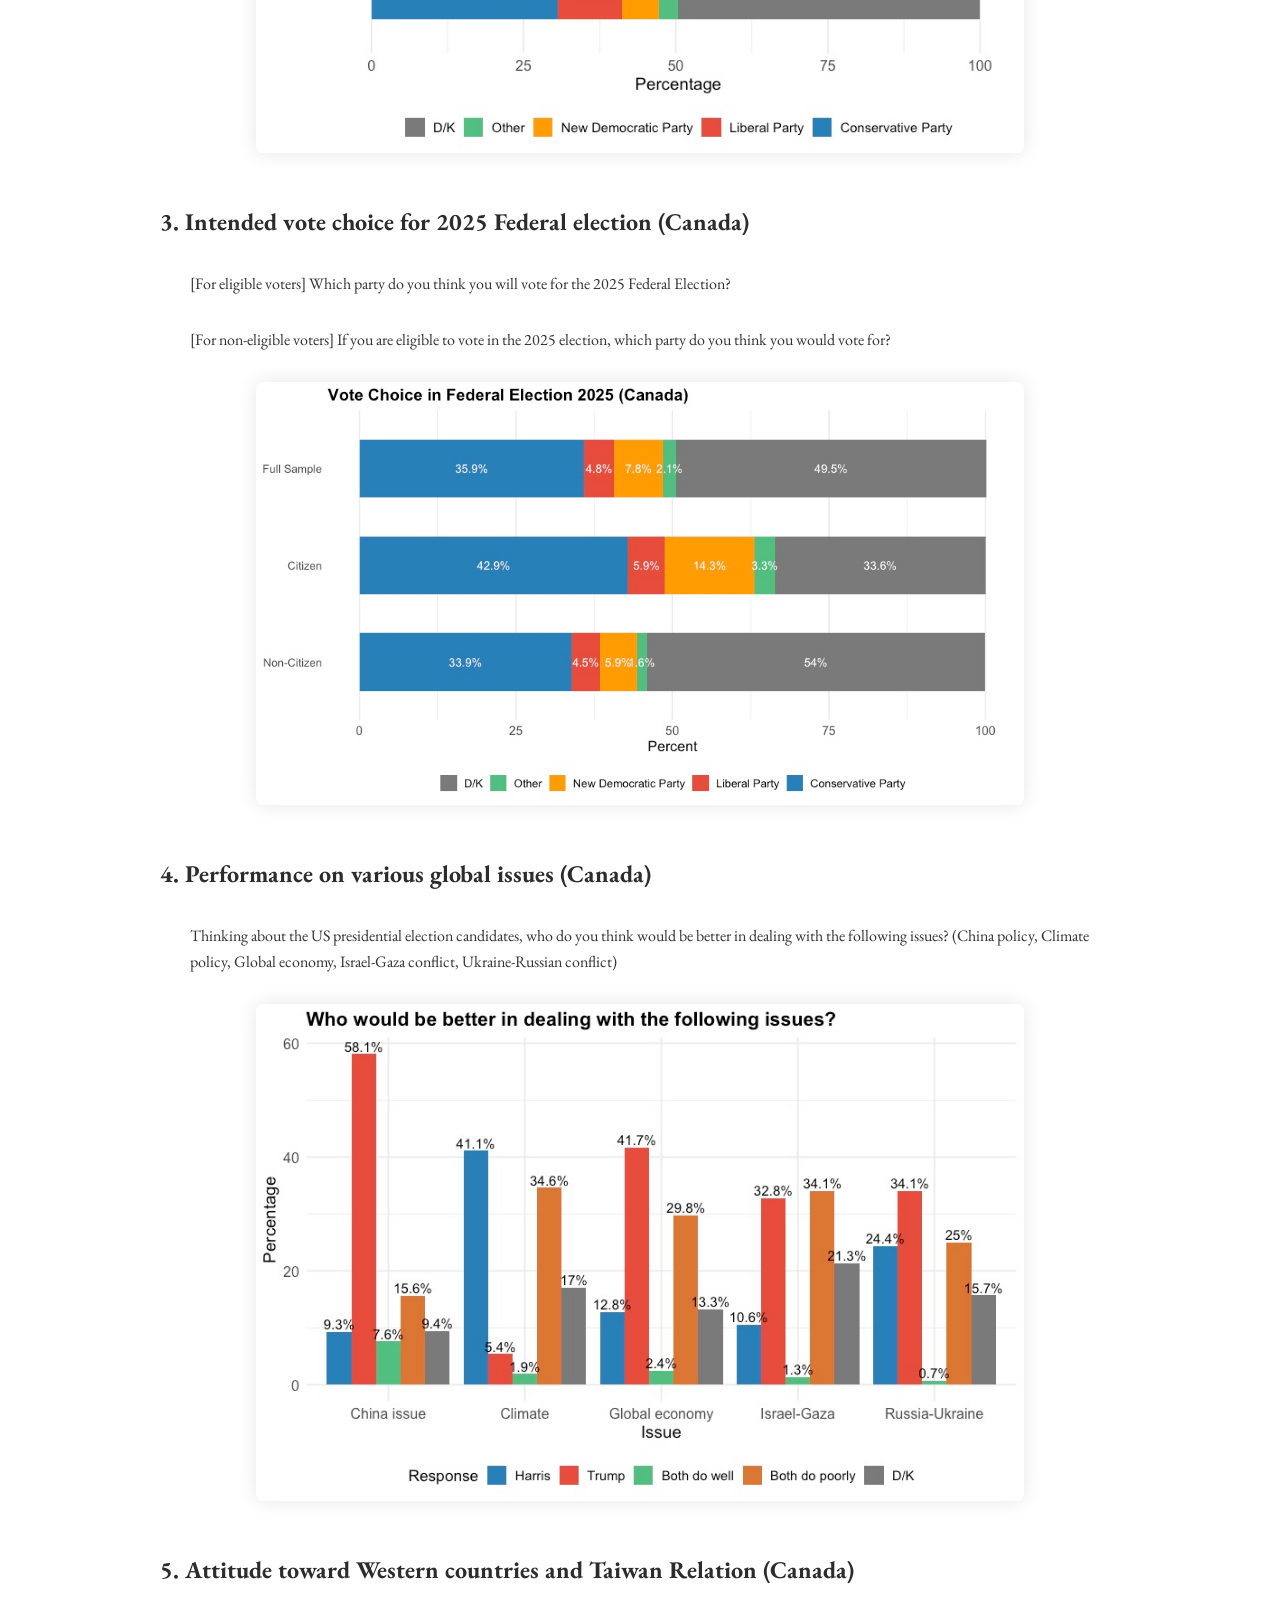
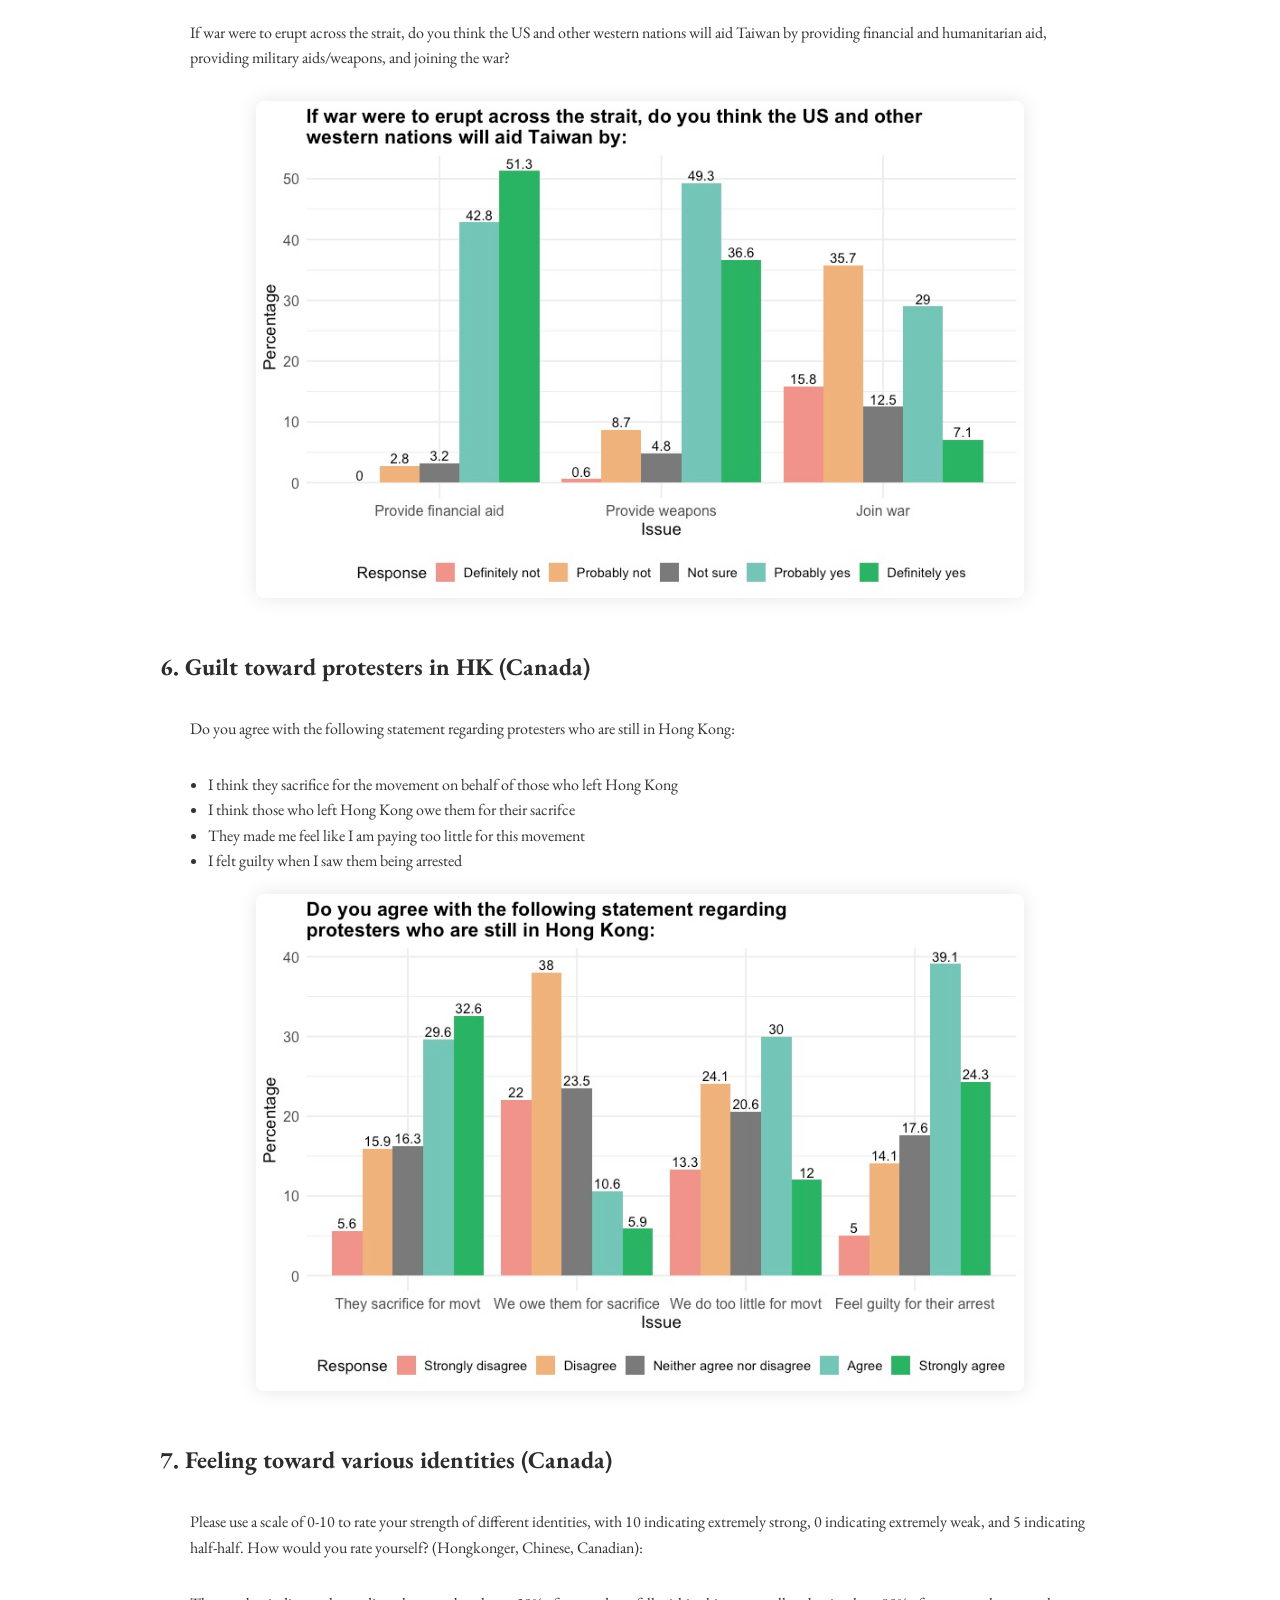
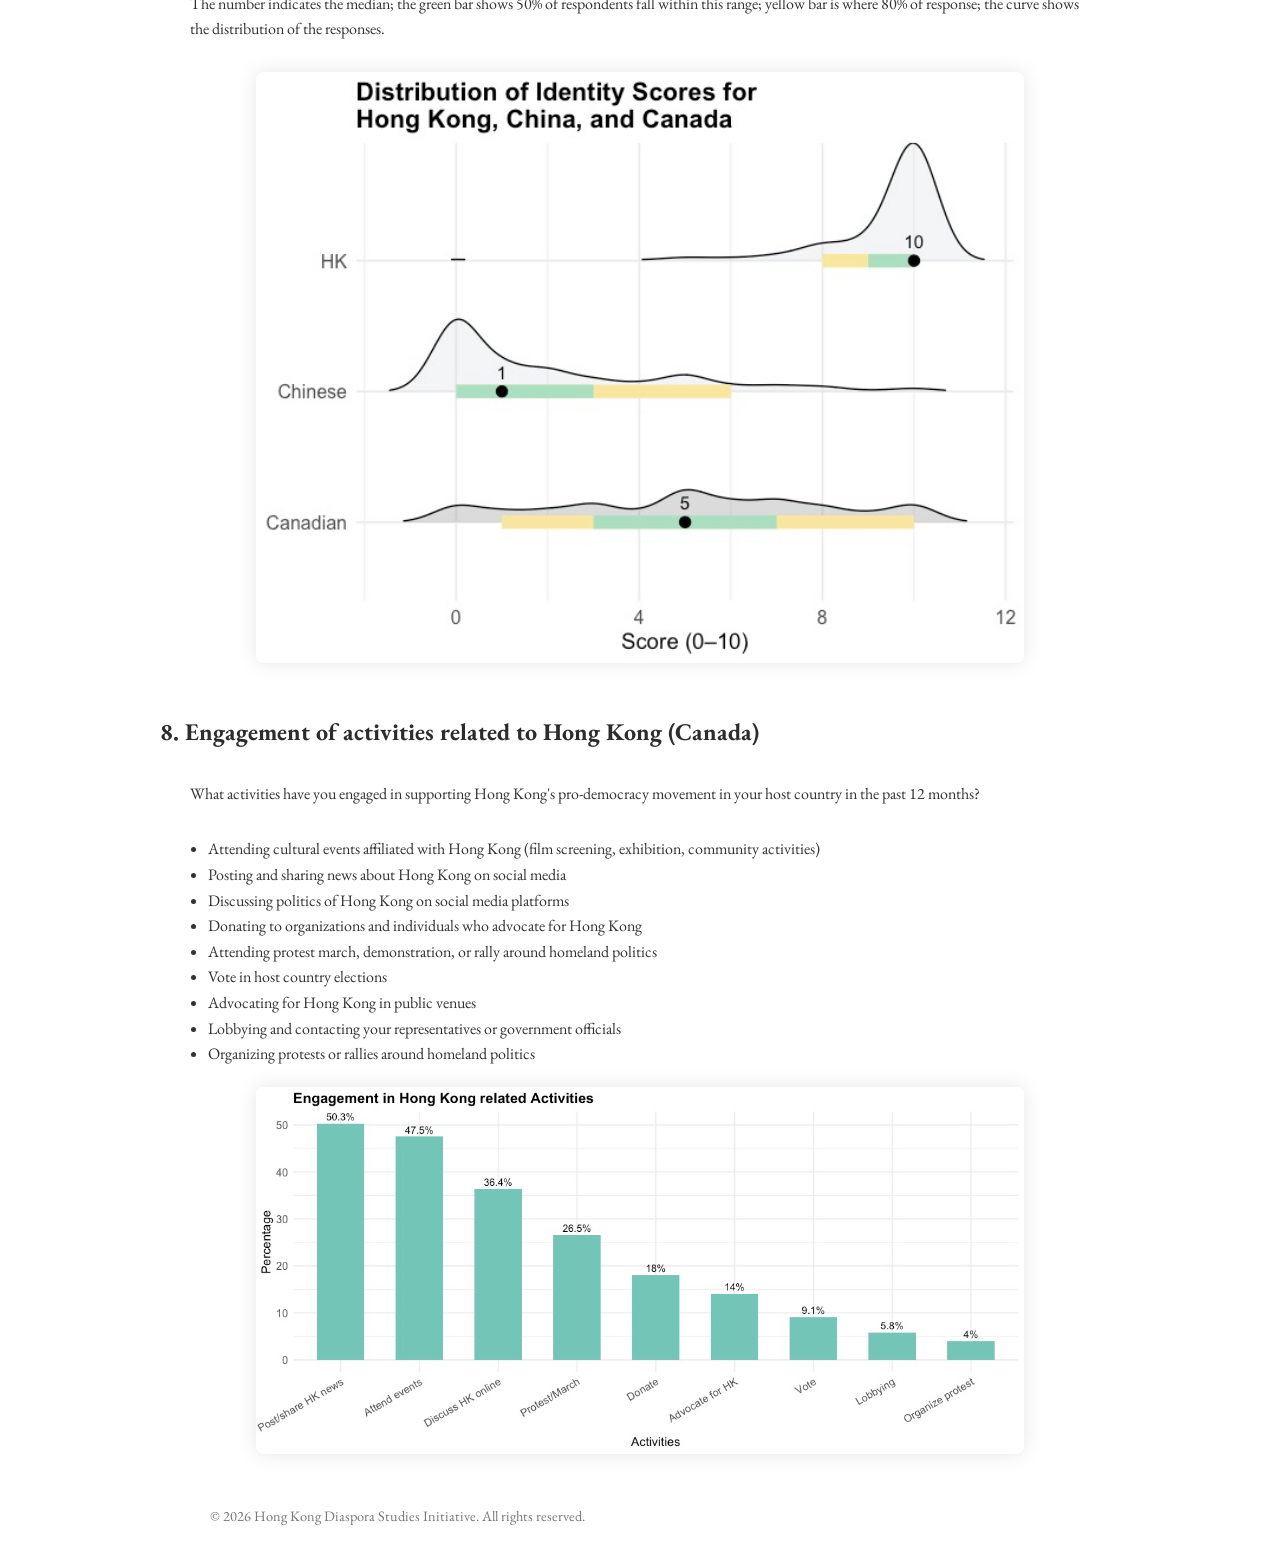
==== commit 03213754: "Add signup/contact form" ====
--- a/Canada.html
+++ b/Canada.html
@@ -54,7 +54,6 @@
     
     <li><a href="engagement.html">Talks & Publications</a></li>
     <li><a href="sign_up.html">Sign Up</a></li>
-    <li><a href="resources.html">Resources</a></li>
   </ul>
 </nav>
 
--- a/styles.css
+++ b/styles.css
@@ -228,4 +228,48 @@
   }
 
 
-
+/* Contact / Sign-up form */
+
+.contact-form {
+  max-width: 600px;
+  margin: 30px;
+  font-family: 'EB Garamond', serif;
+}
+
+.contact-form label {
+  display: block;
+  font-size: 1.2em;
+  margin-bottom: 6px;
+  color: #2c2c2c;
+}
+
+.contact-form input,
+.contact-form textarea {
+  width: 100%;
+  padding: 10px;
+  margin-bottom: 18px;
+  font-family: 'EB Garamond', serif;
+  font-size: 1.1em;
+  border: 1px solid #ccc;
+  border-radius: 6px;
+  box-sizing: border-box;
+}
+
+.contact-form textarea {
+  resize: vertical;
+}
+
+.contact-form button {
+  padding: 10px 18px;
+  font-family: 'EB Garamond', serif;
+  font-size: 1.1em;
+  background-color: #444;
+  color: white;
+  border: none;
+  border-radius: 6px;
+  cursor: pointer;
+}
+
+.contact-form button:hover {
+  background-color: #666;
+}
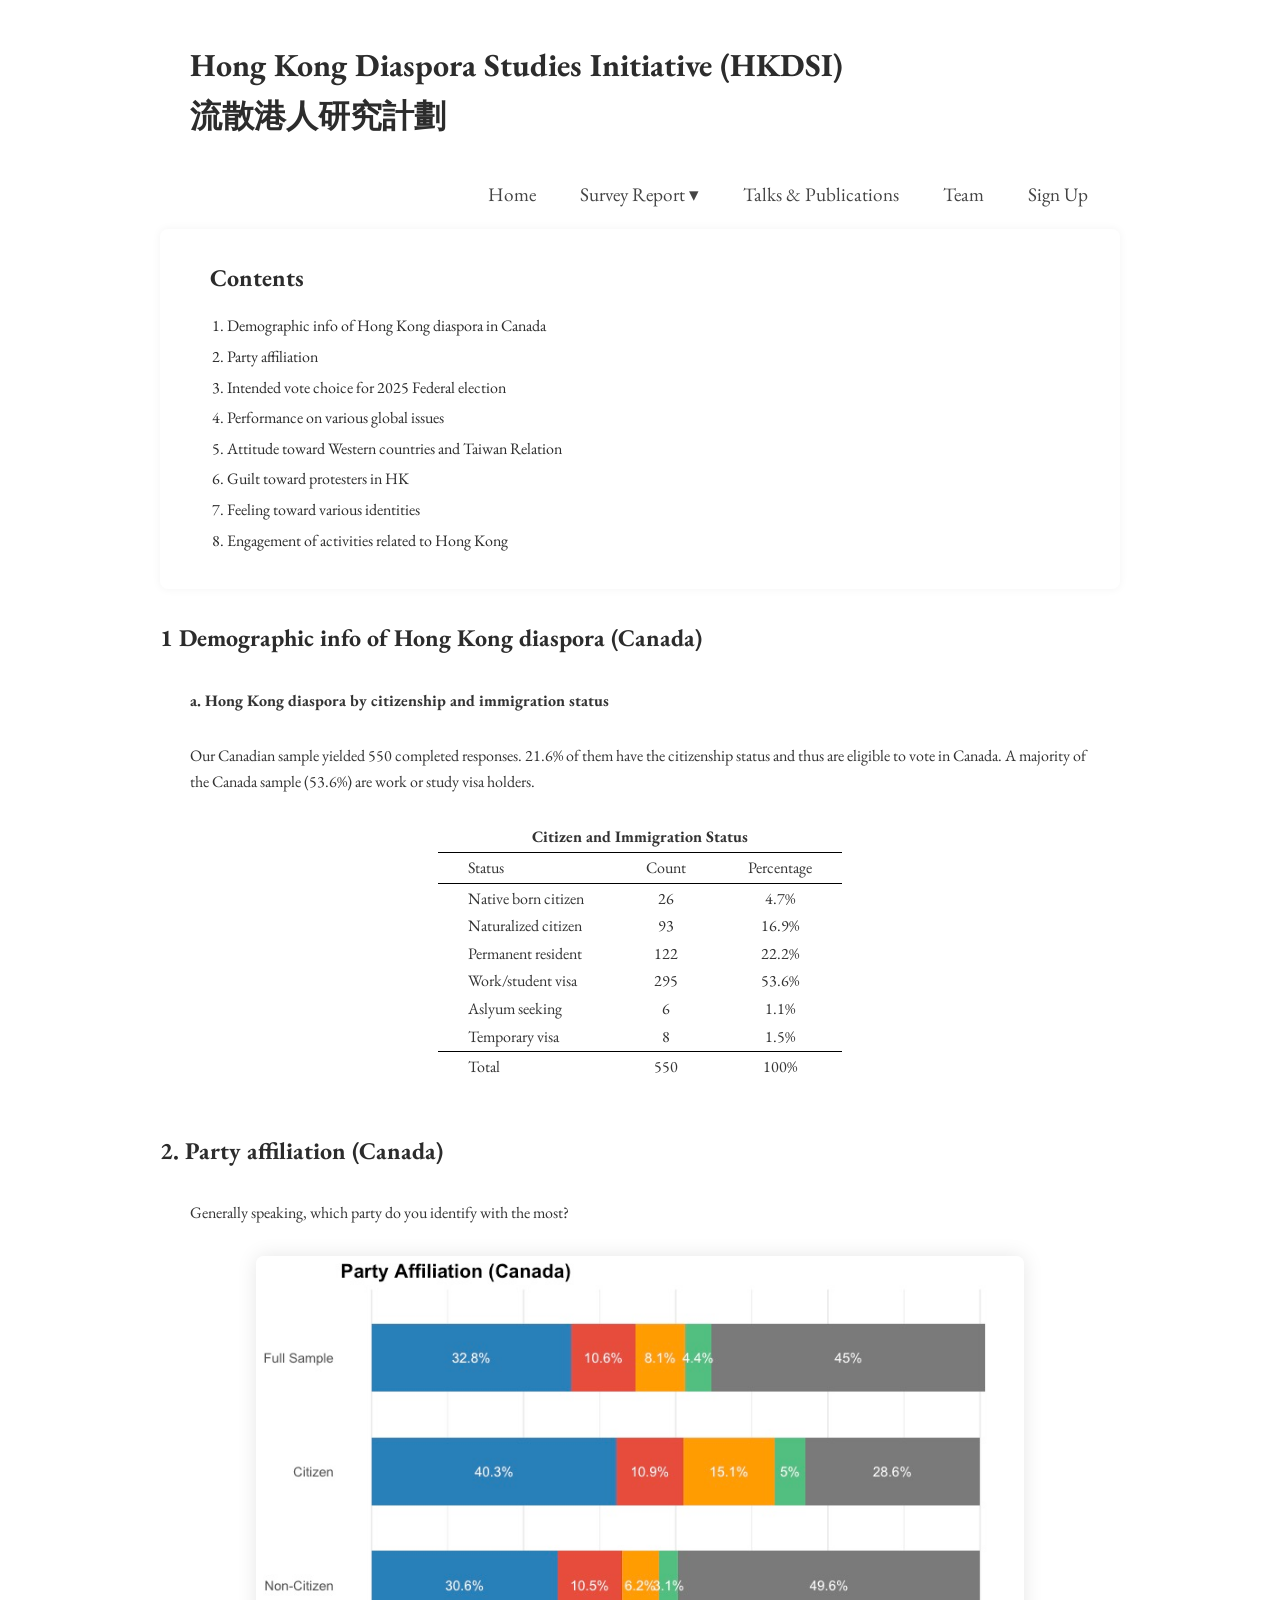
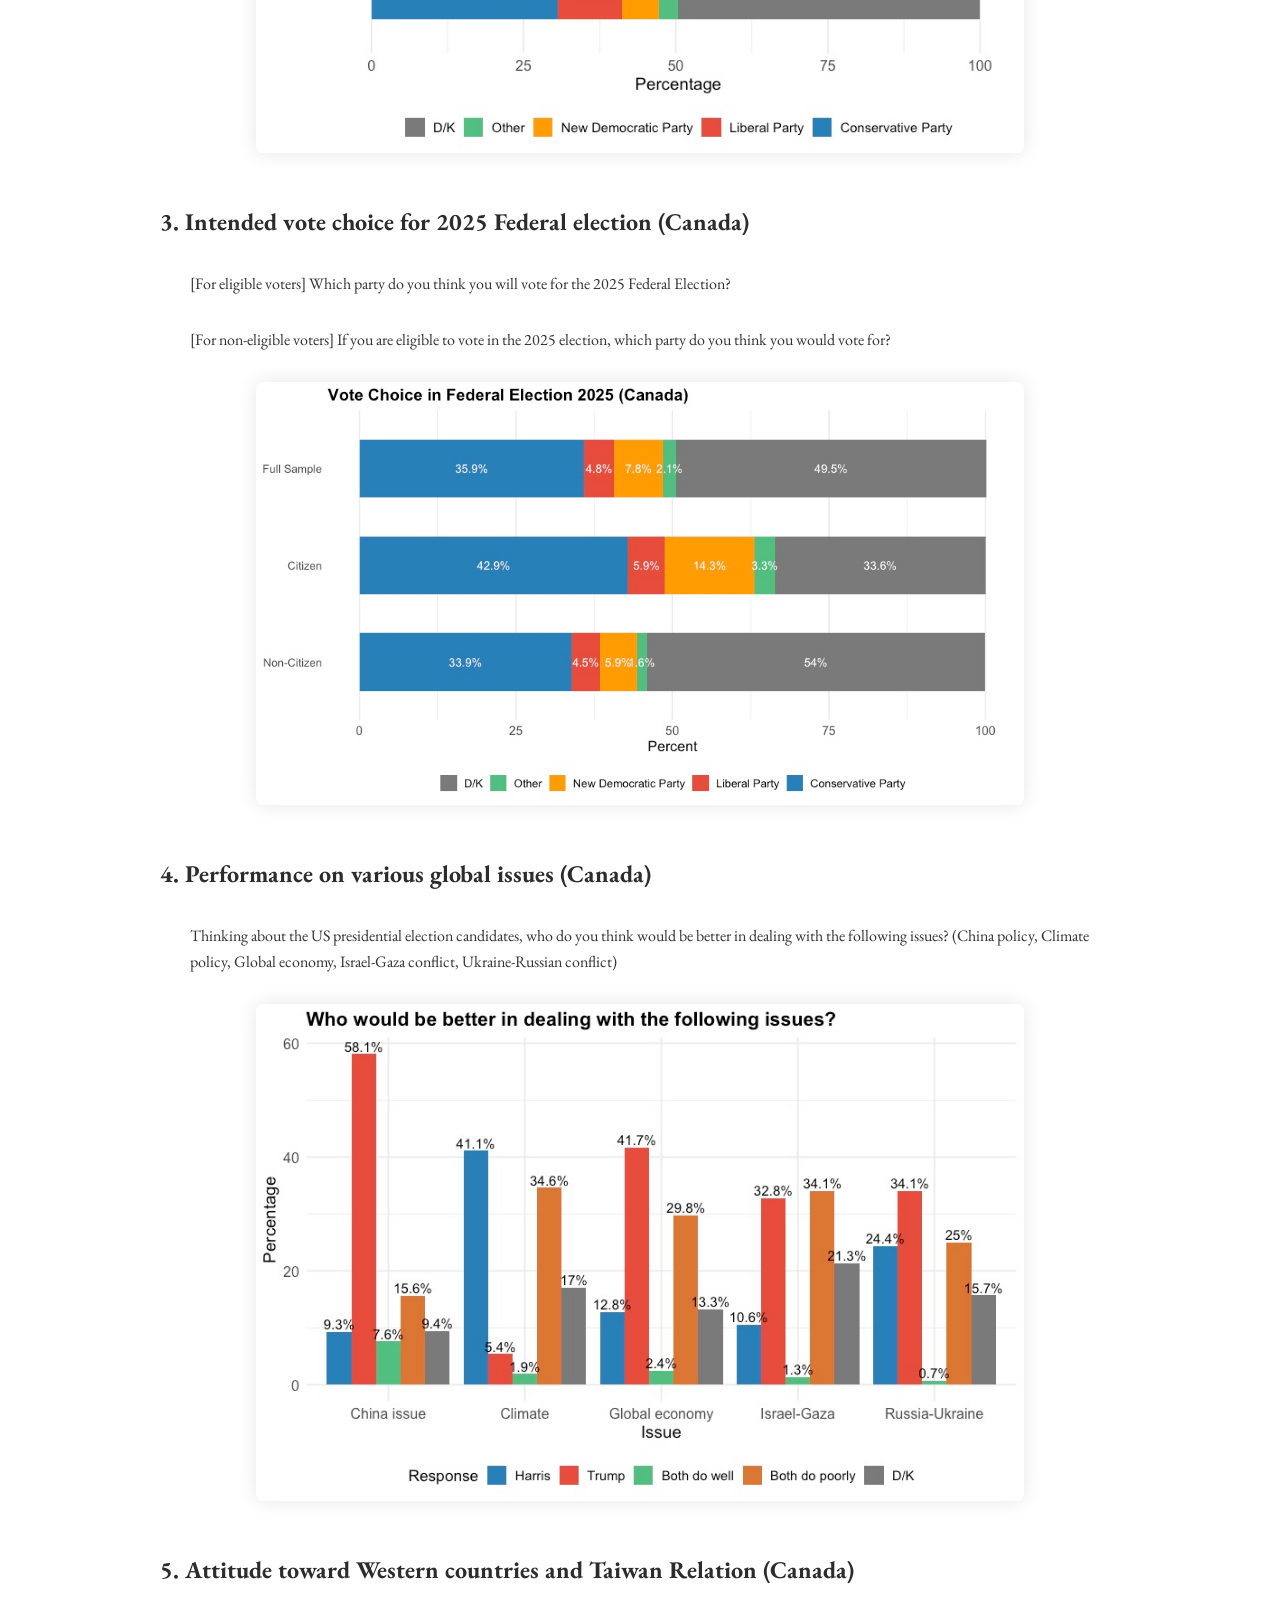
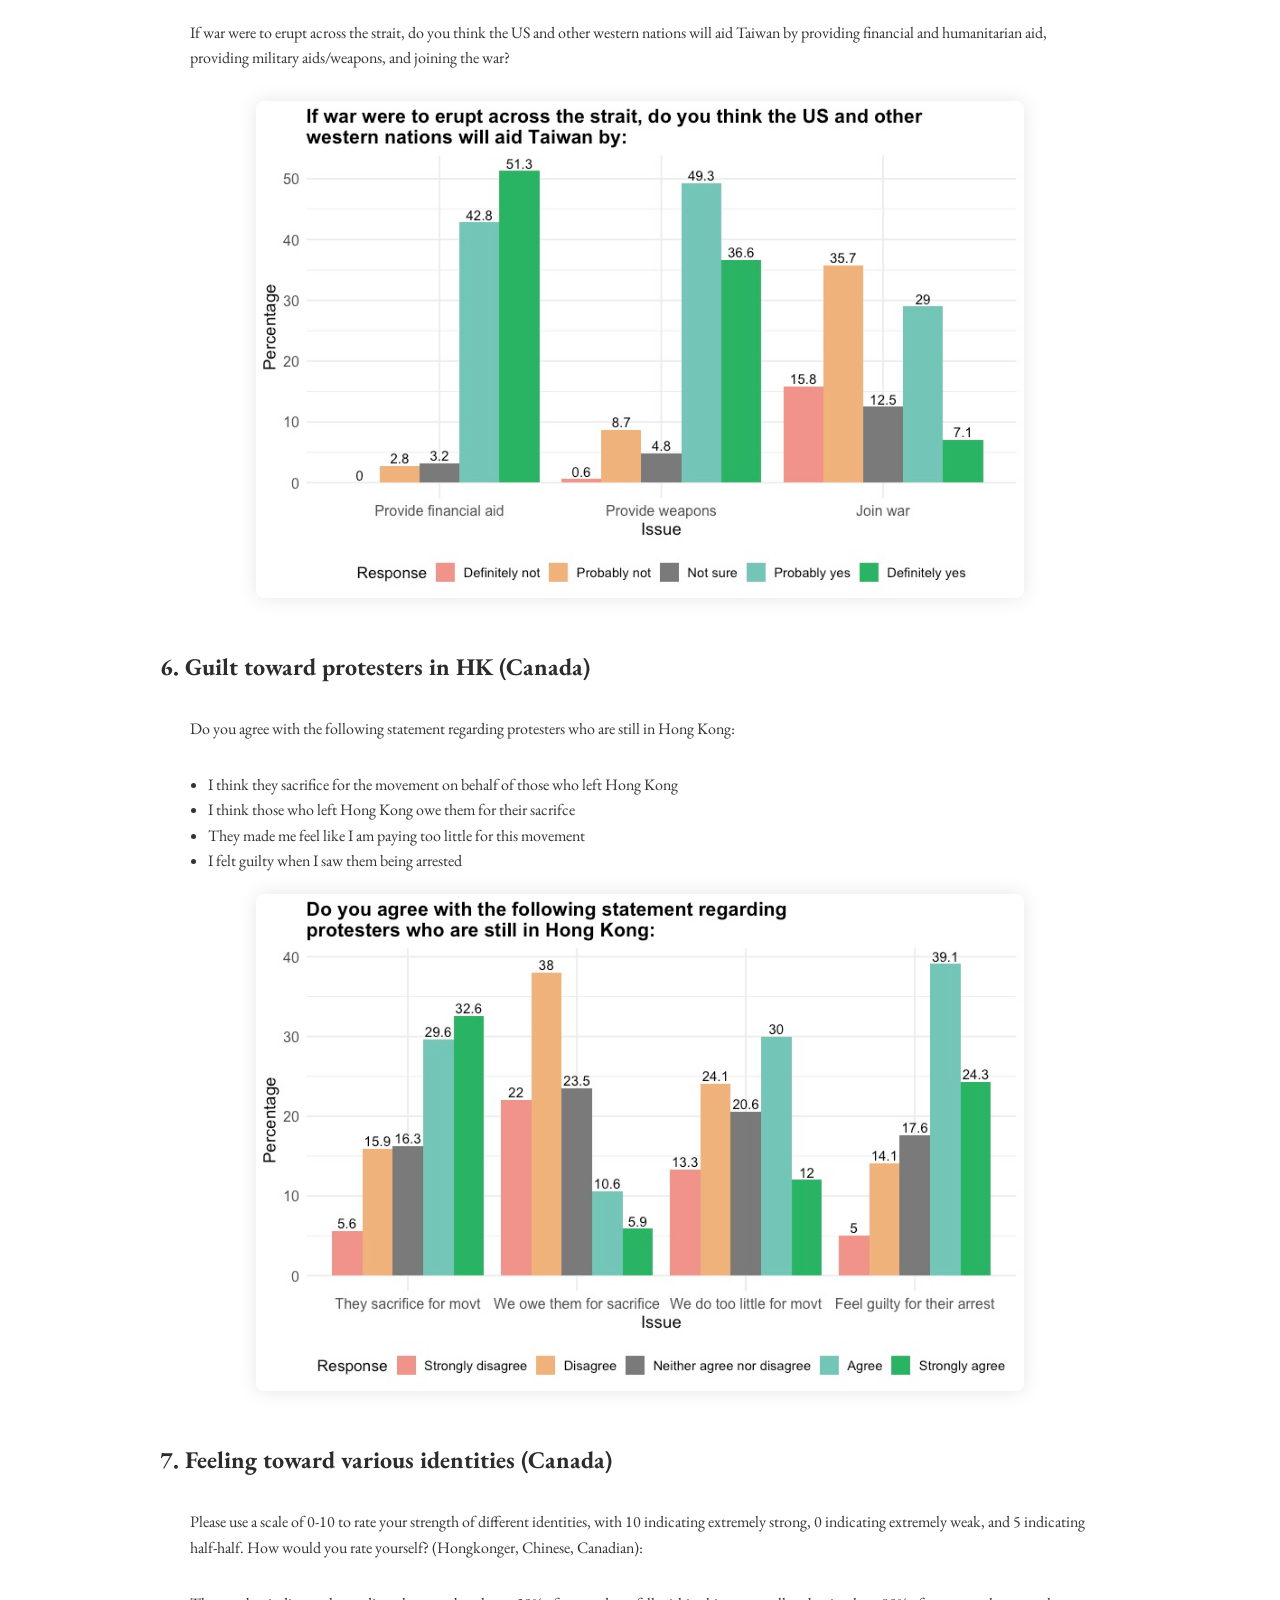
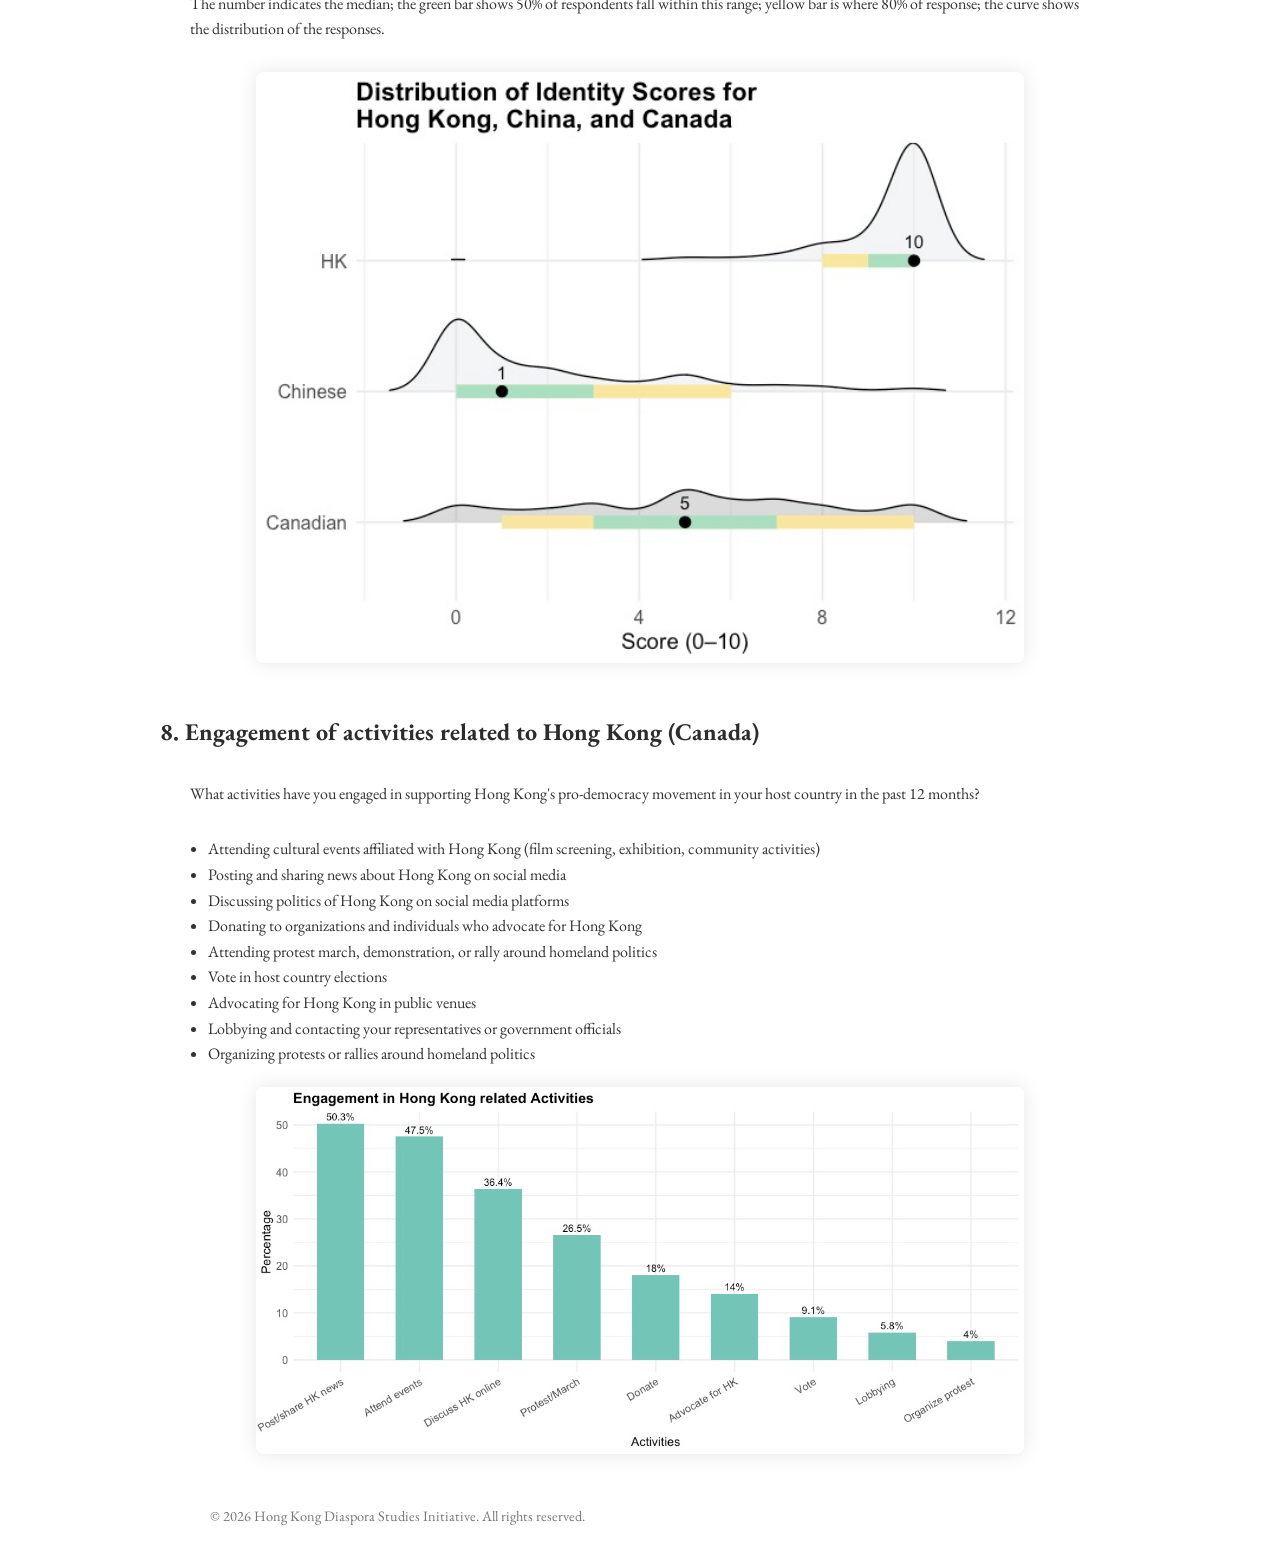
==== commit 2afde926: "Team website" ====
--- a/Canada.html
+++ b/Canada.html
@@ -53,6 +53,7 @@
     </li>
     
     <li><a href="engagement.html">Talks & Publications</a></li>
+    <li><a href="team.html">Team</a></li>
     <li><a href="sign_up.html">Sign Up</a></li>
   </ul>
 </nav>
